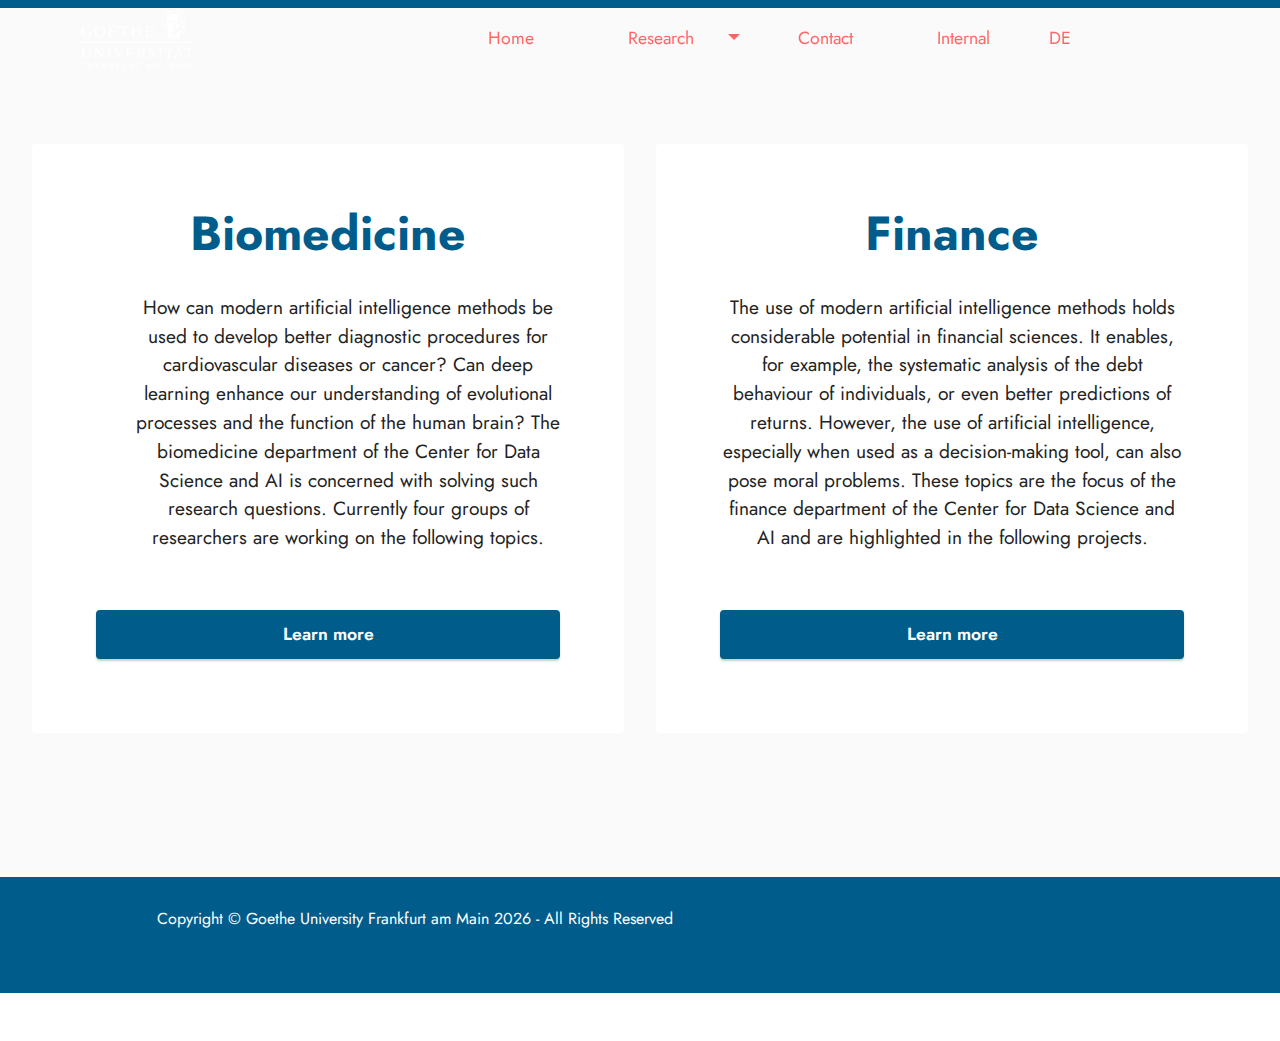
==== page1.html @ 600228e5 "first commit" ====
<!DOCTYPE html>
<html  lang="undefined">
<head>
  <!-- Site made with Mobirise Website Builder v5.2.0, https://mobirise.com -->
  <meta charset="UTF-8">
  <meta http-equiv="X-UA-Compatible" content="IE=edge">
  <meta name="generator" content="Mobirise v5.2.0, mobirise.com">
  <meta name="viewport" content="width=device-width, initial-scale=1, minimum-scale=1">
  <link rel="shortcut icon" href="assets/images/gu-logo-weiss.png" type="image/x-icon">
  <meta name="description" content="">
  
  
  <title>About us</title>
  <link rel="stylesheet" href="assets/web/assets/mobirise-icons2/mobirise2.css">
  <link rel="stylesheet" href="assets/web/assets/mobirise-icons/mobirise-icons.css">
  <link rel="stylesheet" href="assets/tether/tether.min.css">
  <link rel="stylesheet" href="assets/bootstrap/css/bootstrap.min.css">
  <link rel="stylesheet" href="assets/bootstrap/css/bootstrap-grid.min.css">
  <link rel="stylesheet" href="assets/bootstrap/css/bootstrap-reboot.min.css">
  <link rel="stylesheet" href="assets/dropdown/css/style.css">
  <link rel="stylesheet" href="assets/animatecss/animate.css">
  <link rel="stylesheet" href="assets/theme/css/style.css">
  <link rel="preload" as="style" href="assets/mobirise/css/mbr-additional.css"><link rel="stylesheet" href="assets/mobirise/css/mbr-additional.css" type="text/css">
  
  
  
  
</head>
<body>
  
  <section class="extMenu8 menu cid-snO07HkirA" once="menu" id="breakingmenu-k">

    

    <nav class="navbar navbar-dropdown beta-menu align-items-center navbar-fixed-top navbar-toggleable-sm bg-color transparent">
         
        <div class="menu-bottom order-0 order-lg-1">

            <div class="menu-logo">
                <div class="navbar-brand">
                <span class="navbar-logo">
                    <a href="https://www.uni-frankfurt.de/de?locale=de" target="_blank">
                        <img src="assets/images/gu-logo-weiss.png" alt="Mobirise" style="height: 3.8rem;">
                    </a>
                </span>
                    
                </div>
                <button class="navbar-toggler" type="button" data-toggle="collapse" data-target="#navbarSupportedContent, #topLine" aria-controls="navbarSupportedContent" aria-expanded="false" aria-label="Toggle navigation">
                    <div class="hamburger">
                        <span></span>
                        <span></span>
                        <span></span>
                        <span></span>
                    </div>
                </button>
            </div>
            <div class="collapse navbar-collapse" id="navbarSupportedContent">
                <ul class="navbar-nav nav-dropdown js-float-line nav-right" data-app-modern-menu="true"><li class="nav-item">
                        <a class="nav-link link mbr-black text-secondary display-4" href="index.html">Home&nbsp; &nbsp; &nbsp; &nbsp;</a>
                    </li><li class="nav-item dropdown"><a class="nav-link link mbr-black dropdown-toggle text-secondary display-4" href="#" data-toggle="dropdown-submenu" aria-expanded="false">Research&nbsp; &nbsp; &nbsp;&nbsp;</a><div class="dropdown-menu"><a class="mbr-black dropdown-item text-secondary display-4" href="page1.html">About us</a><a class="mbr-black dropdown-item text-secondary display-4" href="page2.html">Biomedicine</a><a class="mbr-black dropdown-item text-secondary display-4" href="page3.html">Finance</a></div></li><li class="nav-item"><a class="nav-link link mbr-black text-secondary display-4" href="page4.html">Contact&nbsp; &nbsp; &nbsp;</a></li><li class="nav-item"><a class="nav-link link mbr-black text-secondary text-primary display-4" href="https://hessenbox-a10.rz.uni-frankfurt.de/getlink/fi83vCMj7RjVoHuAKApnuoV5/" target="_blank">Internal</a></li><li class="nav-item"><a class="nav-link link mbr-black text-secondary display-4" href="page5.html">DE&nbsp; &nbsp; &nbsp; &nbsp; &nbsp; &nbsp; &nbsp; &nbsp; &nbsp; &nbsp;&nbsp;</a></li></ul>
                
            </div>
        </div>
    </nav>
</section>

<section class="_customHTML cid-snRSjDTpwQ" id="scroll-1q">
 
  
      
 
  <div class="progress-container" id="myHeader">
    <div class="progress-bar" id="myBar"></div>
  </div>      
  
<script type="text/javascript">
window.onscroll = function() {myFunction()};
var header = document.getElementById("myHeader");
// Get the offset position of the navbar
var sticky = header.offsetTop;
function myFunction() {
  var winScroll = document.body.scrollTop || document.documentElement.scrollTop;
  var height = document.documentElement.scrollHeight - document.documentElement.clientHeight;
  var scrolled = (winScroll / height) * 100;
  document.getElementById("myBar").style.width = scrolled + "%";
  
   if (window.pageYOffset > sticky) {
    header.classList.add("sticky2");
  } else {
    header.classList.remove("sticky2");
  }
  
  
}
 
        
</script>

 <div style="padding:1rem; background-color:#c1c1c1;" class="hidden">
   <div class="align-center">
              <h10> <br><br><br><br><br><br>Scroll Indicator - Progress bar<br>
        Click the "gear" icon to change the layout of the social bar. This text will be removed on preview/publish.<br><br><svg id="svg" version="1.1" xmlns="http://www.w3.org/2000/svg" xmlns:xlink="http://www.w3.org/1999/xlink" width="150" viewBox="0, 0, 400,383.33333333333337"><g id="svgg"><path id="path0" d="M37.210 6.152 C 35.603 6.521,34.673 7.586,34.092 9.720 C 33.330 12.516,33.825 95.736,34.612 97.241 C 35.870 99.644,28.382 99.467,134.420 99.600 C 199.138 99.681,231.925 99.852,232.882 100.115 C 235.440 100.816,235.350 101.661,230.295 124.449 C 224.368 151.170,212.070 208.952,209.422 222.521 C 207.800 230.833,207.905 232.790,209.971 232.790 C 211.891 232.790,209.325 235.910,254.122 179.099 C 277.812 149.054,289.953 133.596,295.689 126.174 C 297.890 123.327,306.521 112.368,314.870 101.822 C 367.957 34.759,386.363 11.054,386.765 9.224 C 387.073 7.820,386.446 6.596,385.169 6.111 C 383.972 5.656,39.193 5.697,37.210 6.152 M382.917 8.569 C 384.519 9.741,380.855 14.580,323.489 87.057 C 313.389 99.818,299.260 117.766,292.092 126.942 C 279.051 143.636,265.977 160.258,245.456 186.236 C 239.439 193.853,229.856 206.001,224.162 213.231 C 210.292 230.840,210.188 230.897,212.490 219.587 C 217.028 197.295,227.371 148.754,232.598 125.216 C 237.896 101.359,238.065 99.524,235.099 97.991 C 234.120 97.484,228.193 97.405,188.034 97.358 C 75.294 97.227,37.576 96.911,36.978 96.092 C 36.161 94.974,36.161 10.490,36.978 9.373 C 37.513 8.642,38.883 8.626,116.843 8.435 C 301.952 7.984,382.171 8.024,382.917 8.569 M81.622 108.821 C 107.636 108.875,150.091 108.875,175.966 108.821 C 201.840 108.766,180.556 108.722,128.667 108.722 C 76.779 108.722,55.608 108.766,81.622 108.821 M177.885 157.718 C 177.182 158.404,174.020 162.244,170.860 166.251 C 167.700 170.259,164.939 173.732,164.724 173.970 C 164.509 174.207,161.918 177.468,158.965 181.217 C 156.012 184.965,150.834 191.512,147.459 195.767 C 144.084 200.021,139.856 205.359,138.063 207.629 C 129.342 218.668,112.627 239.779,108.533 244.926 C 107.162 246.650,103.624 251.125,100.671 254.870 C 97.718 258.615,93.156 264.369,90.533 267.657 C 87.910 270.944,79.126 282.263,71.012 292.809 C 62.899 303.356,50.820 318.802,44.170 327.133 C 28.112 347.253,23.297 353.336,21.093 356.284 C 20.566 356.990,18.921 359.133,17.439 361.046 C 6.762 374.827,3.520 379.694,4.240 380.859 C 4.652 381.526,352.012 381.883,353.760 381.218 L 354.749 380.843 354.547 336.442 C 354.330 288.424,354.421 291.066,352.956 290.282 C 351.831 289.680,309.260 289.563,226.846 289.934 C 183.386 290.130,157.086 289.826,155.238 289.106 C 153.350 288.370,153.375 288.079,156.655 272.483 C 157.410 268.897,158.183 265.187,158.374 264.238 C 159.208 260.094,161.885 247.419,162.221 246.021 C 162.651 244.231,164.430 235.954,166.258 227.229 C 166.966 223.854,167.895 219.453,168.324 217.450 C 168.753 215.446,169.619 211.390,170.249 208.437 C 170.879 205.484,171.843 200.997,172.391 198.466 C 172.938 195.935,173.542 193.087,173.734 192.138 C 173.925 191.189,174.694 187.478,175.444 183.893 C 181.253 156.107,181.424 154.270,177.885 157.718 M334.899 284.838 C 335.479 284.926,336.429 284.926,337.009 284.838 C 337.589 284.751,337.114 284.679,335.954 284.679 C 334.794 284.679,334.319 284.751,334.899 284.838 " stroke="none" fill="#b3b3b3" fill-rule="evenodd"></path><path id="path1" d="M116.843 8.435 C 38.883 8.626,37.513 8.642,36.978 9.373 C 36.161 10.490,36.161 94.974,36.978 96.092 C 37.576 96.911,75.294 97.227,188.034 97.358 C 228.193 97.405,234.120 97.484,235.099 97.991 C 238.065 99.524,237.896 101.359,232.598 125.216 C 227.371 148.754,217.028 197.295,212.490 219.587 C 210.188 230.897,210.292 230.840,224.162 213.231 C 229.856 206.001,239.439 193.853,245.456 186.236 C 265.977 160.258,279.051 143.636,292.092 126.942 C 299.260 117.766,313.389 99.818,323.489 87.057 C 380.855 14.580,384.519 9.741,382.917 8.569 C 382.171 8.024,301.952 7.984,116.843 8.435 " stroke="none" fill="#4c4c4c" fill-rule="evenodd"></path><path id="path2" d="M24.582 1.208 C 24.285 2.061,24.165 16.987,24.175 52.119 C 24.189 104.381,24.198 104.667,25.856 107.198 C 27.312 109.419,21.600 109.300,126.819 109.300 C 187.817 109.300,223.202 109.435,223.202 109.666 C 223.202 109.868,221.385 118.791,219.165 129.496 C 216.944 140.200,215.208 149.171,215.308 149.431 C 215.408 149.690,215.358 149.957,215.197 150.023 C 214.865 150.160,213.651 155.819,204.600 199.407 C 201.952 212.158,199.872 222.815,199.977 223.088 C 200.082 223.362,199.980 223.586,199.752 223.586 C 199.516 223.586,199.414 223.996,199.516 224.531 C 199.615 225.051,199.582 225.526,199.442 225.586 C 199.151 225.710,198.557 228.337,196.119 240.268 C 195.171 244.909,194.060 250.029,193.650 251.646 C 191.455 260.308,193.965 264.453,200.009 262.145 C 201.966 261.398,201.889 261.486,213.429 246.788 C 220.801 237.399,226.824 229.751,236.050 218.064 C 240.748 212.113,252.094 197.659,269.799 175.072 C 275.255 168.111,284.303 156.570,289.907 149.425 C 295.511 142.279,303.979 131.474,308.725 125.414 C 321.361 109.277,325.827 103.583,336.629 89.833 C 342.331 82.576,346.237 77.280,346.078 77.022 C 345.919 76.764,345.976 76.688,346.216 76.836 C 346.447 76.979,347.760 75.626,349.227 73.732 C 350.658 71.885,353.101 68.781,354.656 66.833 C 356.329 64.739,357.370 63.109,357.206 62.843 C 357.041 62.576,357.094 62.496,357.336 62.646 C 357.872 62.977,368.666 49.199,368.315 48.632 C 368.164 48.388,368.223 48.310,368.450 48.451 C 368.674 48.589,373.706 42.505,379.897 34.608 C 385.973 26.858,392.261 18.965,393.871 17.066 C 395.480 15.168,397.517 12.693,398.398 11.567 L 400.000 9.519 400.000 4.759 L 400.000 0.000 212.502 0.000 L 25.003 0.000 24.582 1.208 M385.169 6.111 C 386.446 6.596,387.073 7.820,386.765 9.224 C 386.363 11.054,367.957 34.759,314.870 101.822 C 306.521 112.368,297.890 123.327,295.689 126.174 C 289.953 133.596,277.812 149.054,254.122 179.099 C 209.325 235.910,211.891 232.790,209.971 232.790 C 207.905 232.790,207.800 230.833,209.422 222.521 C 212.070 208.952,224.368 151.170,230.295 124.449 C 235.350 101.661,235.440 100.816,232.882 100.115 C 231.925 99.852,199.138 99.681,134.420 99.600 C 28.382 99.467,35.870 99.644,34.612 97.241 C 33.825 95.736,33.330 12.516,34.092 9.720 C 34.673 7.586,35.603 6.521,37.210 6.152 C 39.193 5.697,383.972 5.656,385.169 6.111 M175.966 108.821 C 150.091 108.875,107.636 108.875,81.622 108.821 C 55.608 108.766,76.779 108.722,128.667 108.722 C 180.556 108.722,201.840 108.766,175.966 108.821 M180.735 144.991 C 179.413 145.394,178.766 146.116,171.634 155.164 C 166.035 162.266,160.321 169.481,152.304 179.573 C 148.329 184.577,145.792 188.088,145.958 188.357 C 146.118 188.615,146.070 188.703,145.844 188.563 C 145.295 188.224,144.060 189.684,144.413 190.256 C 144.585 190.533,144.541 190.624,144.307 190.478 C 143.770 190.147,136.792 198.920,137.142 199.485 C 137.301 199.742,137.247 199.823,137.013 199.678 C 136.474 199.345,127.972 210.042,128.323 210.610 C 128.476 210.857,128.426 210.944,128.208 210.810 C 127.996 210.679,125.945 212.939,123.650 215.832 C 121.355 218.726,116.830 224.412,113.595 228.469 C 110.061 232.902,107.824 236.025,107.991 236.295 C 108.151 236.554,108.103 236.641,107.877 236.502 C 107.327 236.162,106.092 237.623,106.445 238.194 C 106.613 238.465,106.574 238.562,106.354 238.426 C 106.145 238.297,104.765 239.694,103.288 241.531 C 96.608 249.837,76.645 275.196,70.771 282.838 C 67.204 287.478,62.325 293.824,59.929 296.939 C 57.436 300.180,55.688 302.790,55.842 303.039 C 55.996 303.289,55.941 303.369,55.712 303.227 C 55.170 302.893,54.322 303.975,54.676 304.549 C 54.843 304.818,54.798 304.908,54.569 304.766 C 54.020 304.427,52.785 305.888,53.138 306.459 C 53.307 306.733,53.266 306.827,53.039 306.686 C 52.524 306.368,45.925 314.778,46.261 315.323 C 46.416 315.573,46.348 315.638,46.095 315.482 C 45.595 315.173,22.023 344.549,22.104 345.380 C 22.133 345.675,22.027 345.837,21.868 345.738 C 21.392 345.444,20.226 346.987,20.539 347.494 C 20.712 347.773,20.668 347.862,20.431 347.716 C 20.071 347.493,14.984 353.821,7.143 364.244 C 5.466 366.473,4.298 368.371,4.451 368.618 C 4.610 368.875,4.551 368.949,4.308 368.799 C 4.071 368.653,3.080 369.715,1.982 371.294 L 0.069 374.044 0.025 378.776 L -0.020 383.509 180.335 383.509 L 360.690 383.509 360.580 337.776 C 360.460 288.005,360.498 288.865,358.312 286.446 C 355.732 283.591,359.250 283.754,301.092 283.791 C 272.531 283.809,249.028 283.908,248.862 284.010 C 247.895 284.608,161.482 283.949,160.872 283.340 C 160.729 283.196,161.071 280.888,161.632 278.211 C 162.193 275.534,162.558 273.098,162.443 272.798 C 162.327 272.497,162.365 272.333,162.526 272.433 C 162.687 272.532,163.297 270.255,163.881 267.371 C 164.465 264.488,167.099 252.044,169.734 239.719 C 172.369 227.393,174.442 217.093,174.340 216.829 C 174.239 216.565,174.296 216.294,174.468 216.228 C 174.932 216.048,176.895 206.412,176.573 205.891 C 176.400 205.611,176.462 205.545,176.738 205.716 C 177.004 205.880,177.181 205.740,177.181 205.367 C 177.181 205.025,178.123 200.312,179.274 194.894 C 183.691 174.105,185.667 164.276,185.737 162.744 C 185.777 161.869,185.963 161.247,186.149 161.360 C 186.336 161.474,186.409 161.024,186.312 160.361 C 186.214 159.699,186.256 159.156,186.405 159.156 C 186.650 159.156,187.185 156.010,187.710 151.486 C 188.291 146.478,185.225 143.623,180.735 144.991 M180.249 158.438 C 180.249 160.249,178.966 167.046,175.444 183.893 C 174.694 187.478,173.925 191.189,173.734 192.138 C 173.542 193.087,172.938 195.935,172.391 198.466 C 171.843 200.997,170.879 205.484,170.249 208.437 C 169.619 211.390,168.753 215.446,168.324 217.450 C 167.895 219.453,166.966 223.854,166.258 227.229 C 164.430 235.954,162.651 244.231,162.221 246.021 C 161.885 247.419,159.208 260.094,158.374 264.238 C 158.183 265.187,157.410 268.897,156.655 272.483 C 153.375 288.079,153.350 288.370,155.238 289.106 C 157.086 289.826,183.386 290.130,226.846 289.934 C 309.260 289.563,351.831 289.680,352.956 290.282 C 354.421 291.066,354.330 288.424,354.547 336.442 L 354.749 380.843 353.760 381.218 C 352.012 381.883,4.652 381.526,4.240 380.859 C 3.520 379.694,6.762 374.827,17.439 361.046 C 18.921 359.133,20.566 356.990,21.093 356.284 C 23.297 353.336,28.112 347.253,44.170 327.133 C 50.820 318.802,62.899 303.356,71.012 292.809 C 79.126 282.263,87.910 270.944,90.533 267.657 C 93.156 264.369,97.718 258.615,100.671 254.870 C 103.624 251.125,107.162 246.650,108.533 244.926 C 112.627 239.779,129.342 218.668,138.063 207.629 C 139.856 205.359,144.084 200.021,147.459 195.767 C 150.834 191.512,156.012 184.965,158.965 181.217 C 161.918 177.468,164.509 174.207,164.724 173.970 C 164.939 173.732,167.700 170.259,170.860 166.251 C 179.198 155.678,180.249 154.803,180.249 158.438 M337.009 284.838 C 336.429 284.926,335.479 284.926,334.899 284.838 C 334.319 284.751,334.794 284.679,335.954 284.679 C 337.114 284.679,337.589 284.751,337.009 284.838" stroke="none" fill="#fafafa" fill-rule="evenodd"></path></g></svg><br><br><br></h10>
				
    </div></div>
</section>

<section class="pricing1 cid-snO8KmiMpe" id="pricing1-m">

    

    
    <div class="container-fluid">
        <div class="row justify-content-center">
            <div class="card col-12 col-lg-6">
                <div class="card-wrapper">
                    <div class="card-box align-left">
                        <h6 class="card-title mbr-fonts-style mb-4 display-2">
                            <strong>Biomedicine</strong></h6>
                        <ul class="list mbr-fonts-style mb-5 display-7">How can modern artificial intelligence methods be used to develop better diagnostic procedures for cardiovascular diseases or cancer? Can deep learning enhance our understanding of evolutional processes and the function of the human brain? The biomedicine department of the Center for Data Science and AI is concerned with solving such research questions. Currently four groups of researchers are working on the following topics.</ul>
                    </div>
                    <div class="mbr-section-btn"><a class="btn btn-primary display-4" href="page2.html">Learn more</a></div>
                </div>
            </div>

            <div class="card col-12 col-lg-6">
                <div class="card-wrapper">
                    <div class="card-box align-left">
                        <h4 class="card-title mb-4 mbr-fonts-style display-2">
                            <strong>Finance</strong></h4>
                        <p class="mbr-text mbr-fonts-style mb-5 display-7">
                            The use of modern artificial intelligence methods holds considerable potential in financial sciences. It enables, for example, the systematic analysis of the debt behaviour of individuals, or even better predictions of returns. However, the use of artificial intelligence, especially when used as a decision-making tool, can also pose moral problems. These topics are the focus of the finance department of the Center for Data Science and AI and are highlighted in the following projects.<br>
                        </p>
                    </div>
                    <div class="mbr-section-btn"><a class="btn btn-primary display-4" href="page3.html">Learn more</a></div>
                </div>
            </div>
        </div>
    </div>
</section>

<section class="footer7 cid-svf3Y5O8Mg" once="footers" id="footer7-24">

    

    
    
    <div class="container">
        <div class="media-container-row align-center mbr-white">
            <div class="col-12">
                <div id="ccright" class="col-md-7 text-center"></div>
                <script>
                document.getElementById("ccright").innerHTML="Copyright &copy; Goethe University Frankfurt am Main " + new Date().getFullYear() + " - All Rights Reserved";
                </script>
                <p class="col-md-2 text-center display-6">Impressum                                                                                                          </p>
            </div>
        </div>
    </div>

</section><section style="background-color: #fff; font-family: -apple-system, BlinkMacSystemFont, 'Segoe UI', 'Roboto', 'Helvetica Neue', Arial, sans-serif; color:#aaa; font-size:12px; padding: 0; align-items: center; display: flex;"><a href="https://mobirise.site/d" style="flex: 1 1; height: 3rem; padding-left: 1rem;"></a><p style="flex: 0 0 auto; margin:0; padding-right:1rem;">Set up your own website with <a href="https://mobirise.site/z" style="color:#aaa;">Mobirise</a></p></section><script src="assets/web/assets/jquery/jquery.min.js"></script>  <script src="assets/popper/popper.min.js"></script>  <script src="assets/tether/tether.min.js"></script>  <script src="assets/bootstrap/js/bootstrap.min.js"></script>  <script src="assets/smoothscroll/smooth-scroll.js"></script>  <script src="assets/dropdown/js/nav-dropdown.js"></script>  <script src="assets/dropdown/js/navbar-dropdown.js"></script>  <script src="assets/touchswipe/jquery.touch-swipe.min.js"></script>  <script src="assets/viewportchecker/jquery.viewportchecker.js"></script>  <script src="assets/theme/js/script.js"></script>  
  
  
 <div id="scrollToTop" class="scrollToTop mbr-arrow-up"><a style="text-align: center;"><i class="mbr-arrow-up-icon mbr-arrow-up-icon-cm cm-icon cm-icon-smallarrow-up"></i></a></div>
    <input name="animation" type="hidden">
  </body>
</html>
---- assets/web/assets/mobirise-icons2/mobirise2.css ----
@font-face {
  font-family: 'Moririse2';
  font-display: swap;
  src:  url('mobirise2.eot?f2bix4');
  src:  url('mobirise2.eot?f2bix4#iefix') format('embedded-opentype'),
    url('mobirise2.ttf?f2bix4') format('truetype'),
    url('mobirise2.woff?f2bix4') format('woff'),
    url('mobirise2.svg?f2bix4#mobirise2') format('svg');
  font-weight: normal;
  font-style: normal;
}

[class^="mobi-"], [class*=" mobi-"] {
  /* use !important to prevent issues with browser extensions that change fonts */
  font-family: 'Moririse2' !important;
  speak: none;
  font-style: normal;
  font-weight: normal;
  font-variant: normal;
  text-transform: none;
  line-height: 1;

  /* Better Font Rendering =========== */
  -webkit-font-smoothing: antialiased;
  -moz-osx-font-smoothing: grayscale;
}

.mobi-mbri-add-submenu:before {
  content: "\e900";
}
.mobi-mbri-alert:before {
  content: "\e901";
}
.mobi-mbri-align-center:before {
  content: "\e902";
}
.mobi-mbri-align-justify:before {
  content: "\e903";
}
.mobi-mbri-align-left:before {
  content: "\e904";
}
.mobi-mbri-align-right:before {
  content: "\e905";
}
.mobi-mbri-android:before {
  content: "\e906";
}
.mobi-mbri-apple:before {
  content: "\e907";
}
.mobi-mbri-arrow-down:before {
  content: "\e908";
}
.mobi-mbri-arrow-next:before {
  content: "\e909";
}
.mobi-mbri-arrow-prev:before {
  content: "\e90a";
}
.mobi-mbri-arrow-up:before {
  content: "\e90b";
}
.mobi-mbri-bold:before {
  content: "\e90c";
}
.mobi-mbri-bookmark:before {
  content: "\e90d";
}
.mobi-mbri-bootstrap:before {
  content: "\e90e";
}
.mobi-mbri-briefcase:before {
  content: "\e90f";
}
.mobi-mbri-browse:before {
  content: "\e910";
}
.mobi-mbri-bulleted-list:before {
  content: "\e911";
}
.mobi-mbri-calendar:before {
  content: "\e912";
}
.mobi-mbri-camera:before {
  content: "\e913";
}
.mobi-mbri-cart-add:before {
  content: "\e914";
}
.mobi-mbri-cart-full:before {
  content: "\e915";
}
.mobi-mbri-cash:before {
  content: "\e916";
}
.mobi-mbri-change-style:before {
  content: "\e917";
}
.mobi-mbri-chat:before {
  content: "\e918";
}
.mobi-mbri-clock:before {
  content: "\e919";
}
.mobi-mbri-close:before {
  content: "\e91a";
}
.mobi-mbri-cloud:before {
  content: "\e91b";
}
.mobi-mbri-code:before {
  content: "\e91c";
}
.mobi-mbri-contact-form:before {
  content: "\e91d";
}
.mobi-mbri-credit-card:before {
  content: "\e91e";
}
.mobi-mbri-cursor-click:before {
  content: "\e91f";
}
.mobi-mbri-cust-feedback:before {
  content: "\e920";
}
.mobi-mbri-database:before {
  content: "\e921";
}
.mobi-mbri-delivery:before {
  content: "\e922";
}
.mobi-mbri-desktop:before {
  content: "\e923";
}
.mobi-mbri-devices:before {
  content: "\e924";
}
.mobi-mbri-down:before {
  content: "\e925";
}
.mobi-mbri-download-2:before {
  content: "\e926";
}
.mobi-mbri-download:before {
  content: "\e927";
}
.mobi-mbri-drag-n-drop-2:before {
  content: "\e928";
}
.mobi-mbri-drag-n-drop:before {
  content: "\e929";
}
.mobi-mbri-edit-2:before {
  content: "\e92a";
}
.mobi-mbri-edit:before {
  content: "\e92b";
}
.mobi-mbri-error:before {
  content: "\e92c";
}
.mobi-mbri-extension:before {
  content: "\e92d";
}
.mobi-mbri-features:before {
  content: "\e92e";
}
.mobi-mbri-file:before {
  content: "\e92f";
}
.mobi-mbri-flag:before {
  content: "\e930";
}
.mobi-mbri-folder:before {
  content: "\e931";
}
.mobi-mbri-gift:before {
  content: "\e932";
}
.mobi-mbri-github:before {
  content: "\e933";
}
.mobi-mbri-globe-2:before {
  content: "\e934";
}
.mobi-mbri-globe:before {
  content: "\e935";
}
.mobi-mbri-growing-chart:before {
  content: "\e936";
}
.mobi-mbri-hearth:before {
  content: "\e937";
}
.mobi-mbri-help:before {
  content: "\e938";
}
.mobi-mbri-home:before {
  content: "\e939";
}
.mobi-mbri-hot-cup:before {
  content: "\e93a";
}
.mobi-mbri-idea:before {
  content: "\e93b";
}
.mobi-mbri-image-gallery:before {
  content: "\e93c";
}
.mobi-mbri-image-slider:before {
  content: "\e93d";
}
.mobi-mbri-info:before {
  content: "\e93e";
}
.mobi-mbri-italic:before {
  content: "\e93f";
}
.mobi-mbri-key:before {
  content: "\e940";
}
.mobi-mbri-laptop:before {
  content: "\e941";
}
.mobi-mbri-layers:before {
  content: "\e942";
}
.mobi-mbri-left-right:before {
  content: "\e943";
}
.mobi-mbri-left:before {
  content: "\e944";
}
.mobi-mbri-letter:before {
  content: "\e945";
}
.mobi-mbri-like:before {
  content: "\e946";
}
.mobi-mbri-link:before {
  content: "\e947";
}
.mobi-mbri-lock:before {
  content: "\e948";
}
.mobi-mbri-login:before {
  content: "\e949";
}
.mobi-mbri-logout:before {
  content: "\e94a";
}
.mobi-mbri-magic-stick:before {
  content: "\e94b";
}
.mobi-mbri-map-pin:before {
  content: "\e94c";
}
.mobi-mbri-menu:before {
  content: "\e94d";
}
.mobi-mbri-mobile-2:before {
  content: "\e94e";
}
.mobi-mbri-mobile-horizontal:before {
  content: "\e94f";
}
.mobi-mbri-mobile:before {
  content: "\e950";
}
.mobi-mbri-mobirise:before {
  content: "\e951";
}
.mobi-mbri-more-horizontal:before {
  content: "\e952";
}
.mobi-mbri-more-vertical:before {
  content: "\e953";
}
.mobi-mbri-music:before {
  content: "\e954";
}
.mobi-mbri-new-file:before {
  content: "\e955";
}
.mobi-mbri-numbered-list:before {
  content: "\e956";
}
.mobi-mbri-opened-folder:before {
  content: "\e957";
}
.mobi-mbri-pages:before {
  content: "\e958";
}
.mobi-mbri-paper-plane:before {
  content: "\e959";
}
.mobi-mbri-paperclip:before {
  content: "\e95a";
}
.mobi-mbri-phone:before {
  content: "\e95b";
}
.mobi-mbri-photo:before {
  content: "\e95c";
}
.mobi-mbri-photos:before {
  content: "\e95d";
}
.mobi-mbri-pin:before {
  content: "\e95e";
}
.mobi-mbri-play:before {
  content: "\e95f";
}
.mobi-mbri-plus:before {
  content: "\e960";
}
.mobi-mbri-preview:before {
  content: "\e961";
}
.mobi-mbri-print:before {
  content: "\e962";
}
.mobi-mbri-protect:before {
  content: "\e963";
}
.mobi-mbri-question:before {
  content: "\e964";
}
.mobi-mbri-quote-left:before {
  content: "\e965";
}
.mobi-mbri-quote-right:before {
  content: "\e966";
}
.mobi-mbri-redo:before {
  content: "\e967";
}
.mobi-mbri-refresh:before {
  content: "\e968";
}
.mobi-mbri-responsive-2:before {
  content: "\e969";
}
.mobi-mbri-responsive:before {
  content: "\e96a";
}
.mobi-mbri-right:before {
  content: "\e96b";
}
.mobi-mbri-rocket:before {
  content: "\e96c";
}
.mobi-mbri-sad-face:before {
  content: "\e96d";
}
.mobi-mbri-sale:before {
  content: "\e96e";
}
.mobi-mbri-save:before {
  content: "\e96f";
}
.mobi-mbri-search:before {
  content: "\e970";
}
.mobi-mbri-setting-2:before {
  content: "\e971";
}
.mobi-mbri-setting-3:before {
  content: "\e972";
}
.mobi-mbri-setting:before {
  content: "\e973";
}
.mobi-mbri-share:before {
  content: "\e974";
}
.mobi-mbri-shopping-bag:before {
  content: "\e975";
}
.mobi-mbri-shopping-basket:before {
  content: "\e976";
}
.mobi-mbri-shopping-cart:before {
  content: "\e977";
}
.mobi-mbri-sites:before {
  content: "\e978";
}
.mobi-mbri-smile-face:before {
  content: "\e979";
}
.mobi-mbri-speed:before {
  content: "\e97a";
}
.mobi-mbri-star:before {
  content: "\e97b";
}
.mobi-mbri-success:before {
  content: "\e97c";
}
.mobi-mbri-sun:before {
  content: "\e97d";
}
.mobi-mbri-sun2:before {
  content: "\e97e";
}
.mobi-mbri-tablet-vertical:before {
  content: "\e97f";
}
.mobi-mbri-tablet:before {
  content: "\e980";
}
.mobi-mbri-target:before {
  content: "\e981";
}
.mobi-mbri-timer:before {
  content: "\e982";
}
.mobi-mbri-to-ftp:before {
  content: "\e983";
}
.mobi-mbri-to-local-drive:before {
  content: "\e984";
}
.mobi-mbri-touch-swipe:before {
  content: "\e985";
}
.mobi-mbri-touch:before {
  content: "\e986";
}
.mobi-mbri-trash:before {
  content: "\e987";
}
.mobi-mbri-underline:before {
  content: "\e988";
}
.mobi-mbri-undo:before {
  content: "\e989";
}
.mobi-mbri-unlink:before {
  content: "\e98a";
}
.mobi-mbri-unlock:before {
  content: "\e98b";
}
.mobi-mbri-up-down:before {
  content: "\e98c";
}
.mobi-mbri-up:before {
  content: "\e98d";
}
.mobi-mbri-update:before {
  content: "\e98e";
}
.mobi-mbri-upload-2:before {
  content: "\e98f";
}
.mobi-mbri-upload:before {
  content: "\e990";
}
.mobi-mbri-user-2:before {
  content: "\e991";
}
.mobi-mbri-user:before {
  content: "\e992";
}
.mobi-mbri-users:before {
  content: "\e993";
}
.mobi-mbri-video-play:before {
  content: "\e994";
}
.mobi-mbri-video:before {
  content: "\e995";
}
.mobi-mbri-watch:before {
  content: "\e996";
}
.mobi-mbri-website-theme-2:before {
  content: "\e997";
}
.mobi-mbri-website-theme:before {
  content: "\e998";
}
.mobi-mbri-wifi:before {
  content: "\e999";
}
.mobi-mbri-windows:before {
  content: "\e99a";
}
.mobi-mbri-zoom-in:before {
  content: "\e99b";
}
.mobi-mbri-zoom-out:before {
  content: "\e99c";
}
---- assets/web/assets/mobirise-icons/mobirise-icons.css ----
@font-face {
  font-family: 'MobiriseIcons';
  src:  url('mobirise-icons.eot?spat4u');
  src:  url('mobirise-icons.eot?spat4u#iefix') format('embedded-opentype'),
    url('mobirise-icons.ttf?spat4u') format('truetype'),
    url('mobirise-icons.woff?spat4u') format('woff'),
    url('mobirise-icons.svg?spat4u#MobiriseIcons') format('svg');
  font-weight: normal;
  font-style: normal;
  font-display: swap;
}

[class^="mbri-"], [class*=" mbri-"] {
  /* use !important to prevent issues with browser extensions that change fonts */
  font-family: MobiriseIcons !important;
  speak: none;
  font-style: normal;
  font-weight: normal;
  font-variant: normal;
  text-transform: none;
  line-height: 1;

  /* Better Font Rendering =========== */
  -webkit-font-smoothing: antialiased;
  -moz-osx-font-smoothing: grayscale;
}

.mbri-add-submenu:before {
  content: "\e900";
}
.mbri-alert:before {
  content: "\e901";
}
.mbri-align-center:before {
  content: "\e902";
}
.mbri-align-justify:before {
  content: "\e903";
}
.mbri-align-left:before {
  content: "\e904";
}
.mbri-align-right:before {
  content: "\e905";
}
.mbri-android:before {
  content: "\e906";
}
.mbri-apple:before {
  content: "\e907";
}
.mbri-arrow-down:before {
  content: "\e908";
}
.mbri-arrow-next:before {
  content: "\e909";
}
.mbri-arrow-prev:before {
  content: "\e90a";
}
.mbri-arrow-up:before {
  content: "\e90b";
}
.mbri-bold:before {
  content: "\e90c";
}
.mbri-bookmark:before {
  content: "\e90d";
}
.mbri-bootstrap:before {
  content: "\e90e";
}
.mbri-briefcase:before {
  content: "\e90f";
}
.mbri-browse:before {
  content: "\e910";
}
.mbri-bulleted-list:before {
  content: "\e911";
}
.mbri-calendar:before {
  content: "\e912";
}
.mbri-camera:before {
  content: "\e913";
}
.mbri-cart-add:before {
  content: "\e914";
}
.mbri-cart-full:before {
  content: "\e915";
}
.mbri-cash:before {
  content: "\e916";
}
.mbri-change-style:before {
  content: "\e917";
}
.mbri-chat:before {
  content: "\e918";
}
.mbri-clock:before {
  content: "\e919";
}
.mbri-close:before {
  content: "\e91a";
}
.mbri-cloud:before {
  content: "\e91b";
}
.mbri-code:before {
  content: "\e91c";
}
.mbri-contact-form:before {
  content: "\e91d";
}
.mbri-credit-card:before {
  content: "\e91e";
}
.mbri-cursor-click:before {
  content: "\e91f";
}
.mbri-cust-feedback:before {
  content: "\e920";
}
.mbri-database:before {
  content: "\e921";
}
.mbri-delivery:before {
  content: "\e922";
}
.mbri-desktop:before {
  content: "\e923";
}
.mbri-devices:before {
  content: "\e924";
}
.mbri-down:before {
  content: "\e925";
}
.mbri-download:before {
  content: "\e989";
}
.mbri-drag-n-drop:before {
  content: "\e927";
}
.mbri-drag-n-drop2:before {
  content: "\e928";
}
.mbri-edit:before {
  content: "\e929";
}
.mbri-edit2:before {
  content: "\e92a";
}
.mbri-error:before {
  content: "\e92b";
}
.mbri-extension:before {
  content: "\e92c";
}
.mbri-features:before {
  content: "\e92d";
}
.mbri-file:before {
  content: "\e92e";
}
.mbri-flag:before {
  content: "\e92f";
}
.mbri-folder:before {
  content: "\e930";
}
.mbri-gift:before {
  content: "\e931";
}
.mbri-github:before {
  content: "\e932";
}
.mbri-globe:before {
  content: "\e933";
}
.mbri-globe-2:before {
  content: "\e934";
}
.mbri-growing-chart:before {
  content: "\e935";
}
.mbri-hearth:before {
  content: "\e936";
}
.mbri-help:before {
  content: "\e937";
}
.mbri-home:before {
  content: "\e938";
}
.mbri-hot-cup:before {
  content: "\e939";
}
.mbri-idea:before {
  content: "\e93a";
}
.mbri-image-gallery:before {
  content: "\e93b";
}
.mbri-image-slider:before {
  content: "\e93c";
}
.mbri-info:before {
  content: "\e93d";
}
.mbri-italic:before {
  content: "\e93e";
}
.mbri-key:before {
  content: "\e93f";
}
.mbri-laptop:before {
  content: "\e940";
}
.mbri-layers:before {
  content: "\e941";
}
.mbri-left-right:before {
  content: "\e942";
}
.mbri-left:before {
  content: "\e943";
}
.mbri-letter:before {
  content: "\e944";
}
.mbri-like:before {
  content: "\e945";
}
.mbri-link:before {
  content: "\e946";
}
.mbri-lock:before {
  content: "\e947";
}
.mbri-login:before {
  content: "\e948";
}
.mbri-logout:before {
  content: "\e949";
}
.mbri-magic-stick:before {
  content: "\e94a";
}
.mbri-map-pin:before {
  content: "\e94b";
}
.mbri-menu:before {
  content: "\e94c";
}
.mbri-mobile:before {
  content: "\e94d";
}
.mbri-mobile2:before {
  content: "\e94e";
}
.mbri-mobirise:before {
  content: "\e94f";
}
.mbri-more-horizontal:before {
  content: "\e950";
}
.mbri-more-vertical:before {
  content: "\e951";
}
.mbri-music:before {
  content: "\e952";
}
.mbri-new-file:before {
  content: "\e953";
}
.mbri-numbered-list:before {
  content: "\e954";
}
.mbri-opened-folder:before {
  content: "\e955";
}
.mbri-pages:before {
  content: "\e956";
}
.mbri-paper-plane:before {
  content: "\e957";
}
.mbri-paperclip:before {
  content: "\e958";
}
.mbri-photo:before {
  content: "\e959";
}
.mbri-photos:before {
  content: "\e95a";
}
.mbri-pin:before {
  content: "\e95b";
}
.mbri-play:before {
  content: "\e95c";
}
.mbri-plus:before {
  content: "\e95d";
}
.mbri-preview:before {
  content: "\e95e";
}
.mbri-print:before {
  content: "\e95f";
}
.mbri-protect:before {
  content: "\e960";
}
.mbri-question:before {
  content: "\e961";
}
.mbri-quote-left:before {
  content: "\e962";
}
.mbri-quote-right:before {
  content: "\e963";
}
.mbri-refresh:before {
  content: "\e964";
}
.mbri-responsive:before {
  content: "\e965";
}
.mbri-right:before {
  content: "\e966";
}
.mbri-rocket:before {
  content: "\e967";
}
.mbri-sad-face:before {
  content: "\e968";
}
.mbri-sale:before {
  content: "\e969";
}
.mbri-save:before {
  content: "\e96a";
}
.mbri-search:before {
  content: "\e96b";
}
.mbri-setting:before {
  content: "\e96c";
}
.mbri-setting2:before {
  content: "\e96d";
}
.mbri-setting3:before {
  content: "\e96e";
}
.mbri-share:before {
  content: "\e96f";
}
.mbri-shopping-bag:before {
  content: "\e970";
}
.mbri-shopping-basket:before {
  content: "\e971";
}
.mbri-shopping-cart:before {
  content: "\e972";
}
.mbri-sites:before {
  content: "\e973";
}
.mbri-smile-face:before {
  content: "\e974";
}
.mbri-speed:before {
  content: "\e975";
}
.mbri-star:before {
  content: "\e976";
}
.mbri-success:before {
  content: "\e977";
}
.mbri-sun:before {
  content: "\e978";
}
.mbri-sun2:before {
  content: "\e979";
}
.mbri-tablet:before {
  content: "\e97a";
}
.mbri-tablet-vertical:before {
  content: "\e97b";
}
.mbri-target:before {
  content: "\e97c";
}
.mbri-timer:before {
  content: "\e97d";
}
.mbri-to-ftp:before {
  content: "\e97e";
}
.mbri-to-local-drive:before {
  content: "\e97f";
}
.mbri-touch-swipe:before {
  content: "\e980";
}
.mbri-touch:before {
  content: "\e981";
}
.mbri-trash:before {
  content: "\e982";
}
.mbri-underline:before {
  content: "\e983";
}
.mbri-unlink:before {
  content: "\e984";
}
.mbri-unlock:before {
  content: "\e985";
}
.mbri-up-down:before {
  content: "\e986";
}
.mbri-up:before {
  content: "\e987";
}
.mbri-update:before {
  content: "\e988";
}
.mbri-upload:before {
 content: "\e926"; 
}
.mbri-user:before {
  content: "\e98a";
}
.mbri-user2:before {
  content: "\e98b";
}
.mbri-users:before {
  content: "\e98c";
}
.mbri-video:before {
  content: "\e98d";
}
.mbri-video-play:before {
  content: "\e98e";
}
.mbri-watch:before {
  content: "\e98f";
}
.mbri-website-theme:before {
  content: "\e990";
}
.mbri-wifi:before {
  content: "\e991";
}
.mbri-windows:before {
  content: "\e992";
}
.mbri-zoom-out:before {
  content: "\e993";
}
.mbri-redo:before {
  content: "\e994";
}
.mbri-undo:before {
  content: "\e995";
}
---- assets/dropdown/css/style.css ----
.navbar-dropdown {
  left: 0;
  padding: 0;
  position: absolute;
  right: 0;
  top: 0;
  transition: all 0.45s ease;
  z-index: 1030;
  background: #282828; }
  .navbar-dropdown .navbar-logo {
    margin-right: 0.8rem;
    transition: margin 0.3s ease-in-out;
    vertical-align: middle; }
    .navbar-dropdown .navbar-logo img {
      height: 3.125rem;
      transition: all 0.3s ease-in-out; }
    .navbar-dropdown .navbar-logo.mbr-iconfont {
      font-size: 3.125rem;
      line-height: 3.125rem; }
  .navbar-dropdown .navbar-caption {
    font-weight: 700;
    white-space: normal;
    vertical-align: -4px;
    line-height: 3.125rem !important; }
    .navbar-dropdown .navbar-caption, .navbar-dropdown .navbar-caption:hover {
      color: inherit;
      text-decoration: none; }
  .navbar-dropdown .mbr-iconfont + .navbar-caption {
    vertical-align: -1px; }
  .navbar-dropdown.navbar-fixed-top {
    position: fixed; }
  .navbar-dropdown .navbar-brand span {
    vertical-align: -4px; }
  .navbar-dropdown.bg-color.transparent {
    background: none; }
  .navbar-dropdown.navbar-short .navbar-brand {
    padding: 0.625rem 0; }
    .navbar-dropdown.navbar-short .navbar-brand span {
      vertical-align: -1px; }
  .navbar-dropdown.navbar-short .navbar-caption {
    line-height: 2.375rem !important;
    vertical-align: -2px; }
  .navbar-dropdown.navbar-short .navbar-logo {
    margin-right: 0.5rem; }
    .navbar-dropdown.navbar-short .navbar-logo img {
      height: 2.375rem; }
    .navbar-dropdown.navbar-short .navbar-logo.mbr-iconfont {
      font-size: 2.375rem;
      line-height: 2.375rem; }
  .navbar-dropdown.navbar-short .mbr-table-cell {
    height: 3.625rem; }
  .navbar-dropdown .navbar-close {
    left: 0.6875rem;
    position: fixed;
    top: 0.75rem;
    z-index: 1000; }
  .navbar-dropdown .hamburger-icon {
    content: "";
    display: inline-block;
    vertical-align: middle;
    width: 16px;
    -webkit-box-shadow: 0 -6px 0 1px #282828,0 0 0 1px #282828,0 6px 0 1px #282828;
    -moz-box-shadow: 0 -6px 0 1px #282828,0 0 0 1px #282828,0 6px 0 1px #282828;
    box-shadow: 0 -6px 0 1px #282828,0 0 0 1px #282828,0 6px 0 1px #282828; }

.dropdown-menu .dropdown-toggle[data-toggle="dropdown-submenu"]::after {
  border-bottom: 0.35em solid transparent;
  border-left: 0.35em solid;
  border-right: 0;
  border-top: 0.35em solid transparent;
  margin-left: 0.3rem; }

.dropdown-menu .dropdown-item:focus {
  outline: 0; }

.nav-dropdown {
  font-size: 0.75rem;
  font-weight: 500;
  height: auto !important; }
  .nav-dropdown .nav-btn {
    padding-left: 1rem; }
  .nav-dropdown .link {
    margin: .667em 1.667em;
    font-weight: 500;
    padding: 0;
    transition: color .2s ease-in-out; }
    .nav-dropdown .link.dropdown-toggle {
      margin-right: 2.583em; }
      .nav-dropdown .link.dropdown-toggle::after {
        margin-left: .25rem;
        border-top: 0.35em solid;
        border-right: 0.35em solid transparent;
        border-left: 0.35em solid transparent;
        border-bottom: 0; }
      .nav-dropdown .link.dropdown-toggle[aria-expanded="true"] {
        margin: 0;
        padding: 0.667em 3.263em  0.667em 1.667em; }
  .nav-dropdown .link::after,
  .nav-dropdown .dropdown-item::after {
    color: inherit; }
  .nav-dropdown .btn {
    font-size: 0.75rem;
    font-weight: 700;
    letter-spacing: 0;
    margin-bottom: 0;
    padding-left: 1.25rem;
    padding-right: 1.25rem; }
  .nav-dropdown .dropdown-menu {
    border-radius: 0;
    border: 0;
    left: 0;
    margin: 0;
    padding-bottom: 1.25rem;
    padding-top: 1.25rem;
    position: relative; }
  .nav-dropdown .dropdown-submenu {
    margin-left: 0.125rem;
    top: 0; }
  .nav-dropdown .dropdown-item {
    font-weight: 500;
    line-height: 2;
    padding: 0.3846em 4.615em 0.3846em 1.5385em;
    position: relative;
    transition: color .2s ease-in-out, background-color .2s ease-in-out; }
    .nav-dropdown .dropdown-item::after {
      margin-top: -0.3077em;
      position: absolute;
      right: 1.1538em;
      top: 50%; }
    .nav-dropdown .dropdown-item:focus, .nav-dropdown .dropdown-item:hover {
      background: none; }

@media (max-width: 767px) {
  .nav-dropdown.navbar-toggleable-sm {
    bottom: 0;
    display: none;
    left: 0;
    overflow-x: hidden;
    position: fixed;
    top: 0;
    transform: translateX(-100%);
    -ms-transform: translateX(-100%);
    -webkit-transform: translateX(-100%);
    width: 18.75rem;
    z-index: 999; } }
.nav-dropdown.navbar-toggleable-xl {
  bottom: 0;
  display: none;
  left: 0;
  overflow-x: hidden;
  position: fixed;
  top: 0;
  transform: translateX(-100%);
  -ms-transform: translateX(-100%);
  -webkit-transform: translateX(-100%);
  width: 18.75rem;
  z-index: 999; }

.nav-dropdown-sm {
  display: block !important;
  overflow-x: hidden;
  overflow: auto;
  padding-top: 3.875rem; }
  .nav-dropdown-sm::after {
    content: "";
    display: block;
    height: 3rem;
    width: 100%; }
  .nav-dropdown-sm.collapse.in ~ .navbar-close {
    display: block !important; }
  .nav-dropdown-sm.collapsing, .nav-dropdown-sm.collapse.in {
    transform: translateX(0);
    -ms-transform: translateX(0);
    -webkit-transform: translateX(0);
    transition: all 0.25s ease-out;
    -webkit-transition: all 0.25s ease-out;
    background: #282828; }
  .nav-dropdown-sm.collapsing[aria-expanded="false"] {
    transform: translateX(-100%);
    -ms-transform: translateX(-100%);
    -webkit-transform: translateX(-100%); }
  .nav-dropdown-sm .nav-item {
    display: block;
    margin-left: 0 !important;
    padding-left: 0; }
  .nav-dropdown-sm .link,
  .nav-dropdown-sm .dropdown-item {
    border-top: 1px dotted rgba(255, 255, 255, 0.1);
    font-size: 0.8125rem;
    line-height: 1.6;
    margin: 0 !important;
    padding: 0.875rem 2.4rem 0.875rem 1.5625rem !important;
    position: relative;
    white-space: normal; }
    .nav-dropdown-sm .link:focus, .nav-dropdown-sm .link:hover,
    .nav-dropdown-sm .dropdown-item:focus,
    .nav-dropdown-sm .dropdown-item:hover {
      background: rgba(0, 0, 0, 0.2) !important;
      color: #c0a375; }
  .nav-dropdown-sm .nav-btn {
    position: relative;
    padding: 1.5625rem 1.5625rem 0 1.5625rem; }
    .nav-dropdown-sm .nav-btn::before {
      border-top: 1px dotted rgba(255, 255, 255, 0.1);
      content: "";
      left: 0;
      position: absolute;
      top: 0;
      width: 100%; }
    .nav-dropdown-sm .nav-btn + .nav-btn {
      padding-top: 0.625rem; }
      .nav-dropdown-sm .nav-btn + .nav-btn::before {
        display: none; }
  .nav-dropdown-sm .btn {
    padding: 0.625rem 0; }
  .nav-dropdown-sm .dropdown-toggle[data-toggle="dropdown-submenu"]::after {
    margin-left: .25rem;
    border-top: 0.35em solid;
    border-right: 0.35em solid transparent;
    border-left: 0.35em solid transparent;
    border-bottom: 0; }
  .nav-dropdown-sm .dropdown-toggle[data-toggle="dropdown-submenu"][aria-expanded="true"]::after {
    border-top: 0;
    border-right: 0.35em solid transparent;
    border-left: 0.35em solid transparent;
    border-bottom: 0.35em solid; }
  .nav-dropdown-sm .dropdown-menu {
    margin: 0;
    padding: 0;
    position: relative;
    top: 0;
    left: 0;
    width: 100%;
    border: 0;
    float: none;
    border-radius: 0;
    background: none; }
  .nav-dropdown-sm .dropdown-submenu {
    left: 100%;
    margin-left: 0.125rem;
    margin-top: -1.25rem;
    top: 0; }

.navbar-toggleable-sm .nav-dropdown .dropdown-menu {
  position: absolute; }

.navbar-toggleable-sm .nav-dropdown .dropdown-submenu {
  left: 100%;
  margin-left: 0.125rem;
  margin-top: -1.25rem;
  top: 0; }

.navbar-toggleable-sm.opened .nav-dropdown .dropdown-menu {
  position: relative; }

.navbar-toggleable-sm.opened .nav-dropdown .dropdown-submenu {
  left: 0;
  margin-left: 00rem;
  margin-top: 0rem;
  top: 0; }

.is-builder .nav-dropdown.collapsing {
  transition: none !important; }

/*# sourceMappingURL=style.css.map */
---- assets/theme/css/style.css ----
section {
  background-color: #ffffff;
}

body {
  font-style: normal;
  line-height: 1.5;
  font-weight: 400;
  color: #232323;
  position: relative;
}

section,
.container,
.container-fluid {
  position: relative;
  word-wrap: break-word;
}

a.mbr-iconfont:hover {
  text-decoration: none;
}

.article .lead p,
.article .lead ul,
.article .lead ol,
.article .lead pre,
.article .lead blockquote {
  margin-bottom: 0;
}

a {
  font-style: normal;
  font-weight: 400;
  cursor: pointer;
}

a, a:hover {
  text-decoration: none;
}

.mbr-section-title {
  font-style: normal;
  line-height: 1.3;
}

.mbr-section-subtitle {
  line-height: 1.3;
}

.mbr-text {
  font-style: normal;
  line-height: 1.7;
}

h1,
h2,
h3,
h4,
h5,
h6,
.display-1,
.display-2,
.display-4,
.display-5,
.display-7,
span,
p,
a {
  line-height: 1;
  word-break: break-word;
  word-wrap: break-word;
  font-weight: 400;
}

b,
strong {
  font-weight: bold;
}

input:-webkit-autofill, input:-webkit-autofill:hover, input:-webkit-autofill:focus, input:-webkit-autofill:active {
  -webkit-transition-delay: 9999s;
          transition-delay: 9999s;
  -webkit-transition-property: background-color, color;
  transition-property: background-color, color;
}

textarea[type="hidden"] {
  display: none;
}

section {
  background-position: 50% 50%;
  background-repeat: no-repeat;
  background-size: cover;
}

section .mbr-background-video,
section .mbr-background-video-preview {
  position: absolute;
  bottom: 0;
  left: 0;
  right: 0;
  top: 0;
}

.hidden {
  visibility: hidden;
}

.mbr-z-index20 {
  z-index: 20;
}

/*! Base colors */
.mbr-white {
  color: #ffffff;
}

.mbr-black {
  color: #111111;
}

.mbr-bg-white {
  background-color: #ffffff;
}

.mbr-bg-black {
  background-color: #000000;
}

/*! Text-aligns */
.align-left {
  text-align: left;
}

.align-center {
  text-align: center;
}

.align-right {
  text-align: right;
}

/*! Font-weight  */
.mbr-light {
  font-weight: 300;
}

.mbr-regular {
  font-weight: 400;
}

.mbr-semibold {
  font-weight: 500;
}

.mbr-bold {
  font-weight: 700;
}

/*! Media  */
.media-content {
  -ms-flex-preferred-size: 100%;
      flex-basis: 100%;
}

.media-container-row {
  display: -webkit-box;
  display: -ms-flexbox;
  display: flex;
  -webkit-box-orient: horizontal;
  -webkit-box-direction: normal;
      -ms-flex-direction: row;
          flex-direction: row;
  -ms-flex-wrap: wrap;
      flex-wrap: wrap;
  -webkit-box-pack: center;
      -ms-flex-pack: center;
          justify-content: center;
  -ms-flex-line-pack: center;
      align-content: center;
  -webkit-box-align: start;
      -ms-flex-align: start;
          align-items: start;
}

.media-container-row .media-size-item {
  width: 400px;
}

.media-container-column {
  display: -webkit-box;
  display: -ms-flexbox;
  display: flex;
  -webkit-box-orient: vertical;
  -webkit-box-direction: normal;
      -ms-flex-direction: column;
          flex-direction: column;
  -ms-flex-wrap: wrap;
      flex-wrap: wrap;
  -webkit-box-pack: center;
      -ms-flex-pack: center;
          justify-content: center;
  -ms-flex-line-pack: center;
      align-content: center;
  -webkit-box-align: stretch;
      -ms-flex-align: stretch;
          align-items: stretch;
}

.media-container-column > * {
  width: 100%;
}

@media (min-width: 992px) {
  .media-container-row {
    -ms-flex-wrap: nowrap;
        flex-wrap: nowrap;
  }
}

figure {
  margin-bottom: 0;
  overflow: hidden;
}

figure[mbr-media-size] {
  -webkit-transition: width 0.1s;
  transition: width 0.1s;
}

img,
iframe {
  display: block;
  width: 100%;
}

.card {
  background-color: transparent;
  border: none;
}

.card-box {
  width: 100%;
}

.card-img {
  text-align: center;
  -ms-flex-negative: 0;
      flex-shrink: 0;
  -webkit-flex-shrink: 0;
}

.media {
  max-width: 100%;
  margin: 0 auto;
}

.mbr-figure {
  -ms-flex-item-align: center;
      -ms-grid-row-align: center;
      align-self: center;
}

.media-container > div {
  max-width: 100%;
}

.mbr-figure img,
.card-img img {
  width: 100%;
}

@media (max-width: 991px) {
  .media-size-item {
    width: auto !important;
  }
  .media {
    width: auto;
  }
  .mbr-figure {
    width: 100% !important;
  }
}

/*! Buttons */
.mbr-section-btn {
  margin-left: -0.6rem;
  margin-right: -0.6rem;
  font-size: 0;
}

.btn {
  font-weight: 600;
  border-width: 1px;
  font-style: normal;
  margin: 0.6rem 0.6rem;
  white-space: normal;
  -webkit-transition: all 0.2s ease-in-out;
  transition: all 0.2s ease-in-out;
  display: -webkit-inline-box;
  display: -ms-inline-flexbox;
  display: inline-flex;
  -webkit-box-align: center;
      -ms-flex-align: center;
          align-items: center;
  -webkit-box-pack: center;
      -ms-flex-pack: center;
          justify-content: center;
  word-break: break-word;
}

.btn-sm {
  font-weight: 600;
  letter-spacing: 0px;
  -webkit-transition: all 0.3s ease-in-out;
  transition: all 0.3s ease-in-out;
}

.btn-md {
  font-weight: 600;
  letter-spacing: 0px;
  -webkit-transition: all 0.3s ease-in-out;
  transition: all 0.3s ease-in-out;
}

.btn-lg {
  font-weight: 600;
  letter-spacing: 0px;
  -webkit-transition: all 0.3s ease-in-out;
  transition: all 0.3s ease-in-out;
}

.btn-form {
  margin: 0;
}

.btn-form:hover {
  cursor: pointer;
}

nav .mbr-section-btn {
  margin-left: 0rem;
  margin-right: 0rem;
}

/*! Btn icon margin */
.btn .mbr-iconfont,
.btn.btn-sm .mbr-iconfont {
  -webkit-box-ordinal-group: 2;
      -ms-flex-order: 1;
          order: 1;
  cursor: pointer;
  margin-left: 0.5rem;
  vertical-align: sub;
}

.btn.btn-md .mbr-iconfont,
.btn.btn-md .mbr-iconfont {
  margin-left: 0.8rem;
}

.mbr-regular {
  font-weight: 400;
}

.mbr-semibold {
  font-weight: 500;
}

.mbr-bold {
  font-weight: 700;
}

[type="submit"] {
  -webkit-appearance: none;
}

/*! Full-screen */
.mbr-fullscreen .mbr-overlay {
  min-height: 100vh;
}

.mbr-fullscreen {
  display: -webkit-box;
  display: -ms-flexbox;
  display: flex;
  display: -moz-flex;
  display: -ms-flex;
  display: -o-flex;
  -webkit-box-align: center;
      -ms-flex-align: center;
          align-items: center;
  min-height: 100vh;
  padding-top: 3rem;
  padding-bottom: 3rem;
}

/*! Map */
.map {
  height: 25rem;
  position: relative;
}

.map iframe {
  width: 100%;
  height: 100%;
}

/*! Scroll to top arrow */
.mbr-arrow-up {
  bottom: 25px;
  right: 90px;
  position: fixed;
  text-align: right;
  z-index: 5000;
  color: #ffffff;
  font-size: 22px;
}

.mbr-arrow-up a {
  background: rgba(0, 0, 0, 0.2);
  border-radius: 50%;
  color: #fff;
  display: inline-block;
  height: 60px;
  width: 60px;
  border: 2px solid #fff;
  outline-style: none !important;
  position: relative;
  text-decoration: none;
  -webkit-transition: all 0.3s ease-in-out;
  transition: all 0.3s ease-in-out;
  cursor: pointer;
  text-align: center;
}

.mbr-arrow-up a:hover {
  background-color: rgba(0, 0, 0, 0.4);
}

.mbr-arrow-up a i {
  line-height: 60px;
}

.mbr-arrow-up-icon {
  display: block;
  color: #fff;
}

.mbr-arrow-up-icon::before {
  content: "\203a";
  display: inline-block;
  font-family: serif;
  font-size: 22px;
  line-height: 1;
  font-style: normal;
  position: relative;
  top: 6px;
  left: -4px;
  -webkit-transform: rotate(-90deg);
          transform: rotate(-90deg);
}

/*! Arrow Down */
.mbr-arrow {
  position: absolute;
  bottom: 45px;
  left: 50%;
  width: 60px;
  height: 60px;
  cursor: pointer;
  background-color: rgba(80, 80, 80, 0.5);
  border-radius: 50%;
  -webkit-transform: translateX(-50%);
          transform: translateX(-50%);
}

@media (max-width: 767px) {
  .mbr-arrow {
    display: none;
  }
}

.mbr-arrow > a {
  display: inline-block;
  text-decoration: none;
  outline-style: none;
  -webkit-animation: arrowdown 1.7s ease-in-out infinite;
          animation: arrowdown 1.7s ease-in-out infinite;
  color: #ffffff;
}

.mbr-arrow > a > i {
  position: absolute;
  top: -2px;
  left: 15px;
  font-size: 2rem;
}

#scrollToTop a i::before {
  content: "";
  position: absolute;
  display: block;
  border-bottom: 2.5px solid #fff;
  border-left: 2.5px solid #fff;
  width: 27.8%;
  height: 27.8%;
  left: 50%;
  top: 50%;
  -webkit-transform: rotate(135deg);
  transform: translateY(-30%) translateX(-50%) rotate(135deg);
}

@keyframes arrowdown {
  0% {
    -webkit-transform: translateY(0px);
            transform: translateY(0px);
  }
  50% {
    -webkit-transform: translateY(-5px);
            transform: translateY(-5px);
  }
  100% {
    -webkit-transform: translateY(0px);
            transform: translateY(0px);
  }
}

@-webkit-keyframes arrowdown {
  0% {
    -webkit-transform: translateY(0px);
            transform: translateY(0px);
  }
  50% {
    -webkit-transform: translateY(-5px);
            transform: translateY(-5px);
  }
  100% {
    -webkit-transform: translateY(0px);
            transform: translateY(0px);
  }
}

@media (max-width: 500px) {
  .mbr-arrow-up {
    left: 50%;
    right: auto;
  }
}

/*Gradients animation*/
@keyframes gradient-animation {
  from {
    background-position: 0% 100%;
    -webkit-animation-timing-function: ease-in-out;
            animation-timing-function: ease-in-out;
  }
  to {
    background-position: 100% 0%;
    -webkit-animation-timing-function: ease-in-out;
            animation-timing-function: ease-in-out;
  }
}

@-webkit-keyframes gradient-animation {
  from {
    background-position: 0% 100%;
    -webkit-animation-timing-function: ease-in-out;
            animation-timing-function: ease-in-out;
  }
  to {
    background-position: 100% 0%;
    -webkit-animation-timing-function: ease-in-out;
            animation-timing-function: ease-in-out;
  }
}

.bg-gradient {
  background-size: 200% 200%;
  animation: gradient-animation 5s infinite alternate;
  -webkit-animation: gradient-animation 5s infinite alternate;
}

.menu .navbar-brand {
  display: -webkit-flex;
}

.menu .navbar-brand span {
  display: -webkit-box;
  display: -ms-flexbox;
  display: flex;
  display: -webkit-flex;
}

.menu .navbar-brand .navbar-caption-wrap {
  display: -webkit-flex;
}

.menu .navbar-brand .navbar-logo img {
  display: -webkit-flex;
}

@media (min-width: 768px) and (max-width: 991px) {
  .menu .navbar-toggleable-sm .navbar-nav {
    display: -webkit-box;
    display: -ms-flexbox;
  }
}

@media (max-width: 991px) {
  .menu .navbar-collapse {
    max-height: 93.5vh;
  }
  .menu .navbar-collapse.show {
    overflow: auto;
  }
}

@media (min-width: 992px) {
  .menu .navbar-nav.nav-dropdown {
    display: -webkit-flex;
  }
  .menu .navbar-toggleable-sm .navbar-collapse {
    display: -webkit-flex !important;
  }
  .menu .collapsed .navbar-collapse {
    max-height: 93.5vh;
  }
  .menu .collapsed .navbar-collapse.show {
    overflow: auto;
  }
}

@media (max-width: 767px) {
  .menu .navbar-collapse {
    max-height: 80vh;
  }
}

.nav-link .mbr-iconfont {
  margin-right: .5rem;
}

.navbar {
  display: -webkit-flex;
  -webkit-flex-wrap: wrap;
  -webkit-align-items: center;
  -webkit-justify-content: space-between;
}

.navbar-collapse {
  -webkit-flex-basis: 100%;
  -webkit-flex-grow: 1;
  -webkit-align-items: center;
}

.nav-dropdown .link {
  padding: 0.667em 1.667em !important;
  margin: 0 !important;
}

.nav {
  display: -webkit-flex;
  -webkit-flex-wrap: wrap;
}

.row {
  display: -webkit-flex;
  -webkit-flex-wrap: wrap;
}

.justify-content-center {
  -webkit-justify-content: center;
}

.form-inline {
  display: -webkit-flex;
}

.card-wrapper {
  -webkit-flex: 1;
}

.carousel-control {
  z-index: 10;
  display: -webkit-flex;
}

.carousel-controls {
  display: -webkit-flex;
}

.media {
  display: -webkit-flex;
}

.form-group:focus {
  outline: none;
}

.jq-selectbox__select {
  padding: 7px 0;
  position: relative;
}

.jq-selectbox__dropdown {
  overflow: hidden;
  border-radius: 10px;
  position: absolute;
  top: 100%;
  left: 0 !important;
  width: 100% !important;
}

.jq-selectbox__trigger-arrow {
  right: 0;
  -webkit-transform: translateY(-50%);
          transform: translateY(-50%);
}

.jq-selectbox li {
  padding: 1.07em 0.5em;
}

input[type="range"] {
  padding-left: 0 !important;
  padding-right: 0 !important;
}

.modal-dialog,
.modal-content {
  height: 100%;
}

.modal-dialog .carousel-inner {
  height: calc(100vh - 1.75rem);
}

@media (max-width: 575px) {
  .modal-dialog .carousel-inner {
    height: calc(100vh - 1rem);
  }
}

.carousel-item {
  text-align: center;
}

.carousel-item img {
  margin: auto;
}

.navbar-toggler {
  -webkit-align-self: flex-start;
  -ms-flex-item-align: start;
  align-self: flex-start;
  padding: 0.25rem 0.75rem;
  font-size: 1.25rem;
  line-height: 1;
  background: transparent;
  border: 1px solid transparent;
  border-radius: 0.25rem;
}

.navbar-toggler:focus,
.navbar-toggler:hover {
  text-decoration: none;
}

.navbar-toggler-icon {
  display: inline-block;
  width: 1.5em;
  height: 1.5em;
  vertical-align: middle;
  content: "";
  background: no-repeat center center;
  background-size: 100% 100%;
}

.navbar-toggler-left {
  position: absolute;
  left: 1rem;
}

.navbar-toggler-right {
  position: absolute;
  right: 1rem;
}

.card-img {
  width: auto;
}

.menu .navbar.collapsed:not(.beta-menu) {
  -webkit-box-orient: vertical;
  -webkit-box-direction: normal;
      -ms-flex-direction: column;
          flex-direction: column;
}

.carousel-item.active,
.carousel-item-next,
.carousel-item-prev {
  display: -webkit-box;
  display: -ms-flexbox;
  display: flex;
}

.note-air-layout .dropup .dropdown-menu,
.note-air-layout .navbar-fixed-bottom .dropdown .dropdown-menu {
  bottom: initial !important;
}

html,
body {
  height: auto;
  min-height: 100vh;
}

.dropup .dropdown-toggle::after {
  display: none;
}

.form-asterisk {
  font-family: initial;
  position: absolute;
  top: -2px;
  font-weight: normal;
}

.form-control-label {
  position: relative;
  cursor: pointer;
  margin-bottom: 0.357em;
  padding: 0;
}

.alert {
  color: #ffffff;
  border-radius: 0;
  border: 0;
  font-size: 1.1rem;
  line-height: 1.5;
  margin-bottom: 1.875rem;
  padding: 1.25rem;
  position: relative;
  text-align: center;
}

.alert.alert-form::after {
  background-color: inherit;
  bottom: -7px;
  content: "";
  display: block;
  height: 14px;
  left: 50%;
  margin-left: -7px;
  position: absolute;
  -webkit-transform: rotate(45deg);
          transform: rotate(45deg);
  width: 14px;
}

.form-control {
  background-color: #ffffff;
  background-clip: border-box;
  color: #232323;
  line-height: 1rem !important;
  height: auto;
  padding: 0.6rem 1.2rem;
  -webkit-transition: border-color 0.25s ease 0s;
  transition: border-color 0.25s ease 0s;
  border: 1px solid transparent !important;
  border-radius: 4px;
  -webkit-box-shadow: rgba(0, 0, 0, 0.07) 0px 1px 1px 0px, rgba(0, 0, 0, 0.07) 0px 1px 3px 0px, rgba(0, 0, 0, 0.03) 0px 0px 0px 1px;
          box-shadow: rgba(0, 0, 0, 0.07) 0px 1px 1px 0px, rgba(0, 0, 0, 0.07) 0px 1px 3px 0px, rgba(0, 0, 0, 0.03) 0px 0px 0px 1px;
}

.form-active .form-control:invalid {
  border-color: red;
}

form .row {
  margin-left: -0.6rem;
  margin-right: -0.6rem;
}

form .row [class*="col"] {
  padding-left: 0.6rem;
  padding-right: 0.6rem;
}

form .mbr-section-btn {
  margin: 0;
  padding-left: 0.6rem;
  padding-right: 0.6rem;
}

form .btn {
  display: -webkit-box;
  display: -ms-flexbox;
  display: flex;
  padding: 0.6rem 1.2rem;
  margin: 0;
}

form .form-check-input {
  margin-top: .5;
}

textarea.form-control {
  line-height: 1.5rem !important;
}

.form-group {
  margin-bottom: 1.2rem;
}

.form-control,
form .btn {
  min-height: 48px;
}

.gdpr-block label span.textGDPR input[name='gdpr'] {
  top: 7px;
}

.form-control:focus {
  -webkit-box-shadow: none;
          box-shadow: none;
}

:focus {
  outline: none;
}

.mbr-overlay {
  background-color: #000;
  bottom: 0;
  left: 0;
  opacity: 0.5;
  position: absolute;
  right: 0;
  top: 0;
  z-index: 0;
  pointer-events: none;
}

blockquote {
  font-style: italic;
  padding: 3rem;
  font-size: 1.09rem;
  position: relative;
  border-left: 3px solid;
}

ul,
ol,
pre,
blockquote {
  margin-bottom: 2.3125rem;
}

.mt-4 {
  margin-top: 2rem !important;
}

.mb-4 {
  margin-bottom: 2rem !important;
}

@media (min-width: 992px) {
  .container {
    padding-left: 16px;
    padding-right: 16px;
  }
  .row {
    margin-left: -16px;
    margin-right: -16px;
  }
  .row > [class*="col"] {
    padding-left: 16px;
    padding-right: 16px;
  }
}

@media (min-width: 768px) {
  .container-fluid {
    padding-left: 32px;
    padding-right: 32px;
  }
}

@media (min-width: 768px) and (max-width: 991px) {
  .mbr-container {
    padding-left: 32px;
    padding-right: 32px;
  }
}

@media (max-width: 767px) {
  .mbr-container {
    padding-left: 16px;
    padding-right: 16px;
  }
}

.card-wrapper,
.item-wrapper {
  overflow: hidden;
}

.app-video-wrapper > img {
  opacity: 1;
}
/*# sourceMappingURL=style.css.map */.engine {
	position: absolute;
	text-indent: -2400px;
	text-align: center;
	padding: 0;
	top: 0;
	left: -2400px;
}
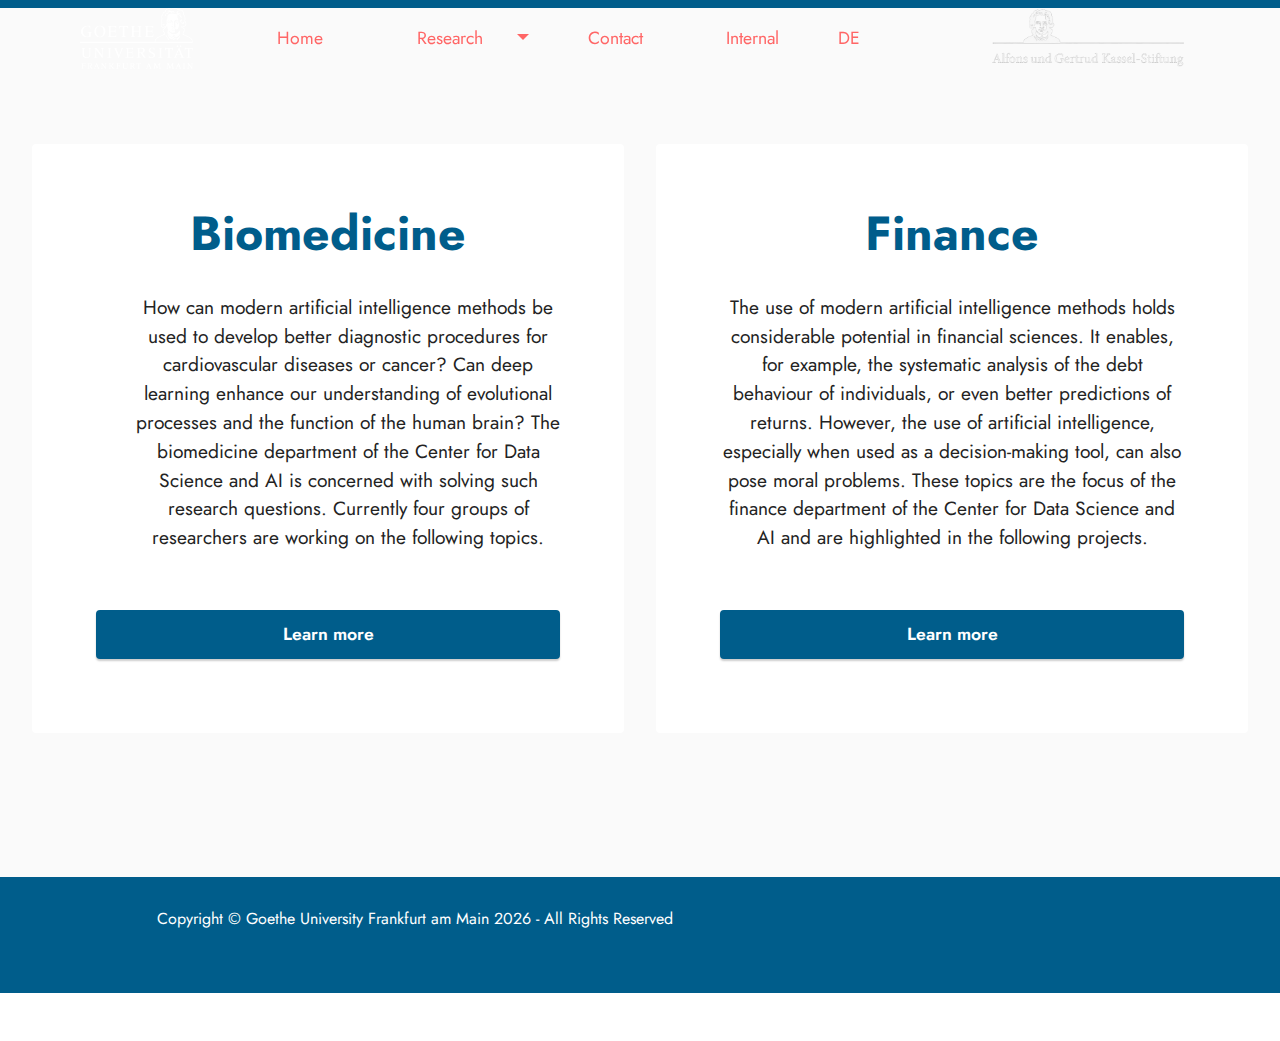
==== commit b7a464d7: "matthias updates" ====
--- a/page1.html
+++ b/page1.html
@@ -34,7 +34,7 @@
 
     <nav class="navbar navbar-dropdown beta-menu align-items-center navbar-fixed-top navbar-toggleable-sm bg-color transparent">
          
-        <div class="menu-bottom order-0 order-lg-1">
+        <div class="menu-bottom order-0 order-lg-10">
 
             <div class="menu-logo">
                 <div class="navbar-brand">
@@ -59,6 +59,11 @@
                         <a class="nav-link link mbr-black text-secondary display-4" href="index.html">Home&nbsp; &nbsp; &nbsp; &nbsp;</a>
                     </li><li class="nav-item dropdown"><a class="nav-link link mbr-black dropdown-toggle text-secondary display-4" href="#" data-toggle="dropdown-submenu" aria-expanded="false">Research&nbsp; &nbsp; &nbsp;&nbsp;</a><div class="dropdown-menu"><a class="mbr-black dropdown-item text-secondary display-4" href="page1.html">About us</a><a class="mbr-black dropdown-item text-secondary display-4" href="page2.html">Biomedicine</a><a class="mbr-black dropdown-item text-secondary display-4" href="page3.html">Finance</a></div></li><li class="nav-item"><a class="nav-link link mbr-black text-secondary display-4" href="page4.html">Contact&nbsp; &nbsp; &nbsp;</a></li><li class="nav-item"><a class="nav-link link mbr-black text-secondary text-primary display-4" href="https://hessenbox-a10.rz.uni-frankfurt.de/getlink/fi83vCMj7RjVoHuAKApnuoV5/" target="_blank">Internal</a></li><li class="nav-item"><a class="nav-link link mbr-black text-secondary display-4" href="page5.html">DE&nbsp; &nbsp; &nbsp; &nbsp; &nbsp; &nbsp; &nbsp; &nbsp; &nbsp; &nbsp;&nbsp;</a></li></ul>
                 
+                <span class="navbar-logo">
+                    <a href="https://www.kassel-stiftung.de" target="_blank">
+                        <img src="assets/images/white-sftg-removebg-preview-2.png" alt="Mobirise" style="height: 3.8rem;">
+                    </a>
+                </span>
             </div>
         </div>
     </nav>
@@ -156,7 +161,7 @@
         </div>
     </div>
 
-</section><section style="background-color: #fff; font-family: -apple-system, BlinkMacSystemFont, 'Segoe UI', 'Roboto', 'Helvetica Neue', Arial, sans-serif; color:#aaa; font-size:12px; padding: 0; align-items: center; display: flex;"><a href="https://mobirise.site/d" style="flex: 1 1; height: 3rem; padding-left: 1rem;"></a><p style="flex: 0 0 auto; margin:0; padding-right:1rem;">Set up your own website with <a href="https://mobirise.site/z" style="color:#aaa;">Mobirise</a></p></section><script src="assets/web/assets/jquery/jquery.min.js"></script>  <script src="assets/popper/popper.min.js"></script>  <script src="assets/tether/tether.min.js"></script>  <script src="assets/bootstrap/js/bootstrap.min.js"></script>  <script src="assets/smoothscroll/smooth-scroll.js"></script>  <script src="assets/dropdown/js/nav-dropdown.js"></script>  <script src="assets/dropdown/js/navbar-dropdown.js"></script>  <script src="assets/touchswipe/jquery.touch-swipe.min.js"></script>  <script src="assets/viewportchecker/jquery.viewportchecker.js"></script>  <script src="assets/theme/js/script.js"></script>  
+</section><section style="background-color: #fff; font-family: -apple-system, BlinkMacSystemFont, 'Segoe UI', 'Roboto', 'Helvetica Neue', Arial, sans-serif; color:#aaa; font-size:12px; padding: 0; align-items: center; display: flex;"><a href="https://mobirise.site/t" style="flex: 1 1; height: 3rem; padding-left: 1rem;"></a><p style="flex: 0 0 auto; margin:0; padding-right:1rem;">How to set up a website - <a href="https://mobirise.site/x" style="color:#aaa;">Go now</a></p></section><script src="assets/web/assets/jquery/jquery.min.js"></script>  <script src="assets/popper/popper.min.js"></script>  <script src="assets/tether/tether.min.js"></script>  <script src="assets/bootstrap/js/bootstrap.min.js"></script>  <script src="assets/smoothscroll/smooth-scroll.js"></script>  <script src="assets/dropdown/js/nav-dropdown.js"></script>  <script src="assets/dropdown/js/navbar-dropdown.js"></script>  <script src="assets/touchswipe/jquery.touch-swipe.min.js"></script>  <script src="assets/viewportchecker/jquery.viewportchecker.js"></script>  <script src="assets/theme/js/script.js"></script>  
   
   
  <div id="scrollToTop" class="scrollToTop mbr-arrow-up"><a style="text-align: center;"><i class="mbr-arrow-up-icon mbr-arrow-up-icon-cm cm-icon cm-icon-smallarrow-up"></i></a></div>
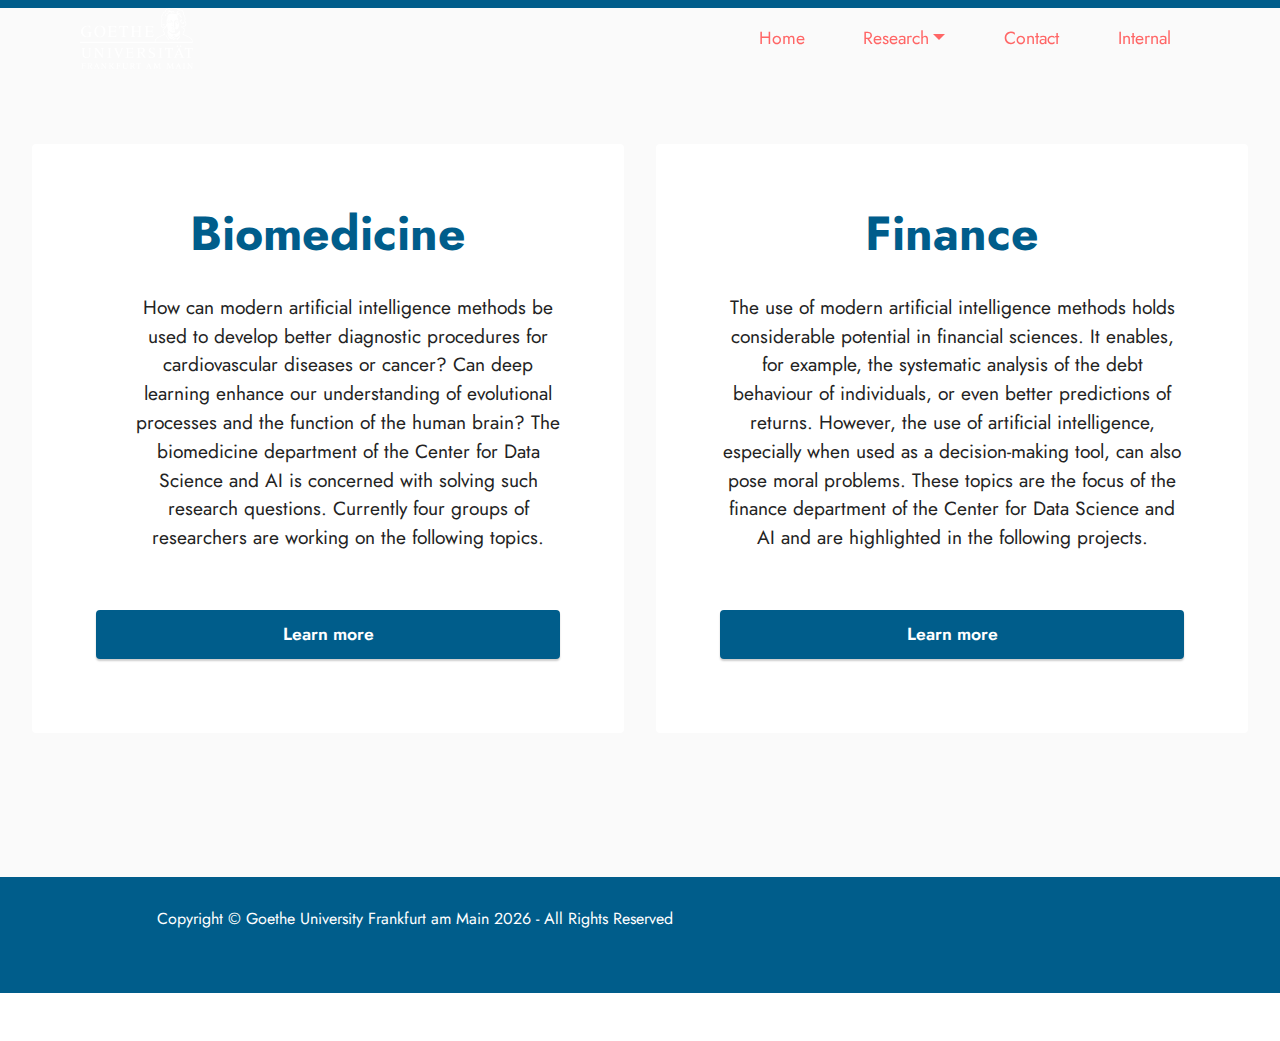
==== commit ef1e6070: "change img on scroll" ====
--- a/page1.html
+++ b/page1.html
@@ -34,13 +34,13 @@
 
     <nav class="navbar navbar-dropdown beta-menu align-items-center navbar-fixed-top navbar-toggleable-sm bg-color transparent">
          
-        <div class="menu-bottom order-0 order-lg-10">
+        <div class="menu-bottom order-0 order-lg-1">
 
             <div class="menu-logo">
                 <div class="navbar-brand">
                 <span class="navbar-logo">
                     <a href="https://www.uni-frankfurt.de/de?locale=de" target="_blank">
-                        <img src="assets/images/gu-logo-weiss.png" alt="Mobirise" style="height: 3.8rem;">
+                        <img src="assets/images/gu-logo-weiss.png" alt="Mobirise"  style="height: 3.8rem;">
                     </a>
                 </span>
                     
@@ -56,14 +56,8 @@
             </div>
             <div class="collapse navbar-collapse" id="navbarSupportedContent">
                 <ul class="navbar-nav nav-dropdown js-float-line nav-right" data-app-modern-menu="true"><li class="nav-item">
-                        <a class="nav-link link mbr-black text-secondary display-4" href="index.html">Home&nbsp; &nbsp; &nbsp; &nbsp;</a>
-                    </li><li class="nav-item dropdown"><a class="nav-link link mbr-black dropdown-toggle text-secondary display-4" href="#" data-toggle="dropdown-submenu" aria-expanded="false">Research&nbsp; &nbsp; &nbsp;&nbsp;</a><div class="dropdown-menu"><a class="mbr-black dropdown-item text-secondary display-4" href="page1.html">About us</a><a class="mbr-black dropdown-item text-secondary display-4" href="page2.html">Biomedicine</a><a class="mbr-black dropdown-item text-secondary display-4" href="page3.html">Finance</a></div></li><li class="nav-item"><a class="nav-link link mbr-black text-secondary display-4" href="page4.html">Contact&nbsp; &nbsp; &nbsp;</a></li><li class="nav-item"><a class="nav-link link mbr-black text-secondary text-primary display-4" href="https://hessenbox-a10.rz.uni-frankfurt.de/getlink/fi83vCMj7RjVoHuAKApnuoV5/" target="_blank">Internal</a></li><li class="nav-item"><a class="nav-link link mbr-black text-secondary display-4" href="page5.html">DE&nbsp; &nbsp; &nbsp; &nbsp; &nbsp; &nbsp; &nbsp; &nbsp; &nbsp; &nbsp;&nbsp;</a></li></ul>
-                
-                <span class="navbar-logo">
-                    <a href="https://www.kassel-stiftung.de" target="_blank">
-                        <img src="assets/images/white-sftg-removebg-preview-2.png" alt="Mobirise" style="height: 3.8rem;">
-                    </a>
-                </span>
+                        <a class="nav-link link mbr-black text-secondary display-4" href="index.html">Home</a>
+                    </li><li class="nav-item dropdown"><a class="nav-link link mbr-black dropdown-toggle text-secondary display-4" href="#" data-toggle="dropdown-submenu" aria-expanded="false">Research</a><div class="dropdown-menu"><a class="mbr-black dropdown-item text-secondary display-4" href="page1.html">About us</a><a class="mbr-black dropdown-item text-secondary display-4" href="page2.html">Biomedicine</a><a class="mbr-black dropdown-item text-secondary display-4" href="page3.html">Finance</a></div></li><li class="nav-item"><a class="nav-link link mbr-black text-secondary display-4" href="page4.html">Contact</a></li><li class="nav-item"><a class="nav-link link mbr-black text-secondary text-primary display-4" href="https://hessenbox-a10.rz.uni-frankfurt.de/getlink/fi83vCMj7RjVoHuAKApnuoV5/" target="_blank">Internal</a></li>
             </div>
         </div>
     </nav>
@@ -97,6 +91,16 @@
   
   
 }
+$(function () { 
+            $(window).scroll(function () {
+                if ($(this).scrollTop() > 1000) { 
+                    $('.navbar-logo img').attr('src','assets/images/combined_logo.png');
+                }
+                if ($(this).scrollTop() < 1000) { 
+                    $('.navbar-logo img').attr('src','assets/images/combined_logo_blue.png');
+                }
+            })
+        });
  
         
 </script>
@@ -161,7 +165,7 @@
         </div>
     </div>
 
-</section><section style="background-color: #fff; font-family: -apple-system, BlinkMacSystemFont, 'Segoe UI', 'Roboto', 'Helvetica Neue', Arial, sans-serif; color:#aaa; font-size:12px; padding: 0; align-items: center; display: flex;"><a href="https://mobirise.site/t" style="flex: 1 1; height: 3rem; padding-left: 1rem;"></a><p style="flex: 0 0 auto; margin:0; padding-right:1rem;">How to set up a website - <a href="https://mobirise.site/x" style="color:#aaa;">Go now</a></p></section><script src="assets/web/assets/jquery/jquery.min.js"></script>  <script src="assets/popper/popper.min.js"></script>  <script src="assets/tether/tether.min.js"></script>  <script src="assets/bootstrap/js/bootstrap.min.js"></script>  <script src="assets/smoothscroll/smooth-scroll.js"></script>  <script src="assets/dropdown/js/nav-dropdown.js"></script>  <script src="assets/dropdown/js/navbar-dropdown.js"></script>  <script src="assets/touchswipe/jquery.touch-swipe.min.js"></script>  <script src="assets/viewportchecker/jquery.viewportchecker.js"></script>  <script src="assets/theme/js/script.js"></script>  
+</section><section style="background-color: #fff; font-family: -apple-system, BlinkMacSystemFont, 'Segoe UI', 'Roboto', 'Helvetica Neue', Arial, sans-serif; color:#aaa; font-size:12px; padding: 0; align-items: center; display: flex;"><a href="https://mobirise.site/i" style="flex: 1 1; height: 3rem; padding-left: 1rem;"></a><p style="flex: 0 0 auto; margin:0; padding-right:1rem;"><a href="https://mobirise.site/d" style="color:#aaa;">The page</a> was started with Mobirise</p></section><script src="assets/web/assets/jquery/jquery.min.js"></script>  <script src="assets/popper/popper.min.js"></script>  <script src="assets/tether/tether.min.js"></script>  <script src="assets/bootstrap/js/bootstrap.min.js"></script>  <script src="assets/smoothscroll/smooth-scroll.js"></script>  <script src="assets/dropdown/js/nav-dropdown.js"></script>  <script src="assets/dropdown/js/navbar-dropdown.js"></script>  <script src="assets/touchswipe/jquery.touch-swipe.min.js"></script>  <script src="assets/viewportchecker/jquery.viewportchecker.js"></script>  <script src="assets/theme/js/script.js"></script>  
   
   
  <div id="scrollToTop" class="scrollToTop mbr-arrow-up"><a style="text-align: center;"><i class="mbr-arrow-up-icon mbr-arrow-up-icon-cm cm-icon cm-icon-smallarrow-up"></i></a></div>
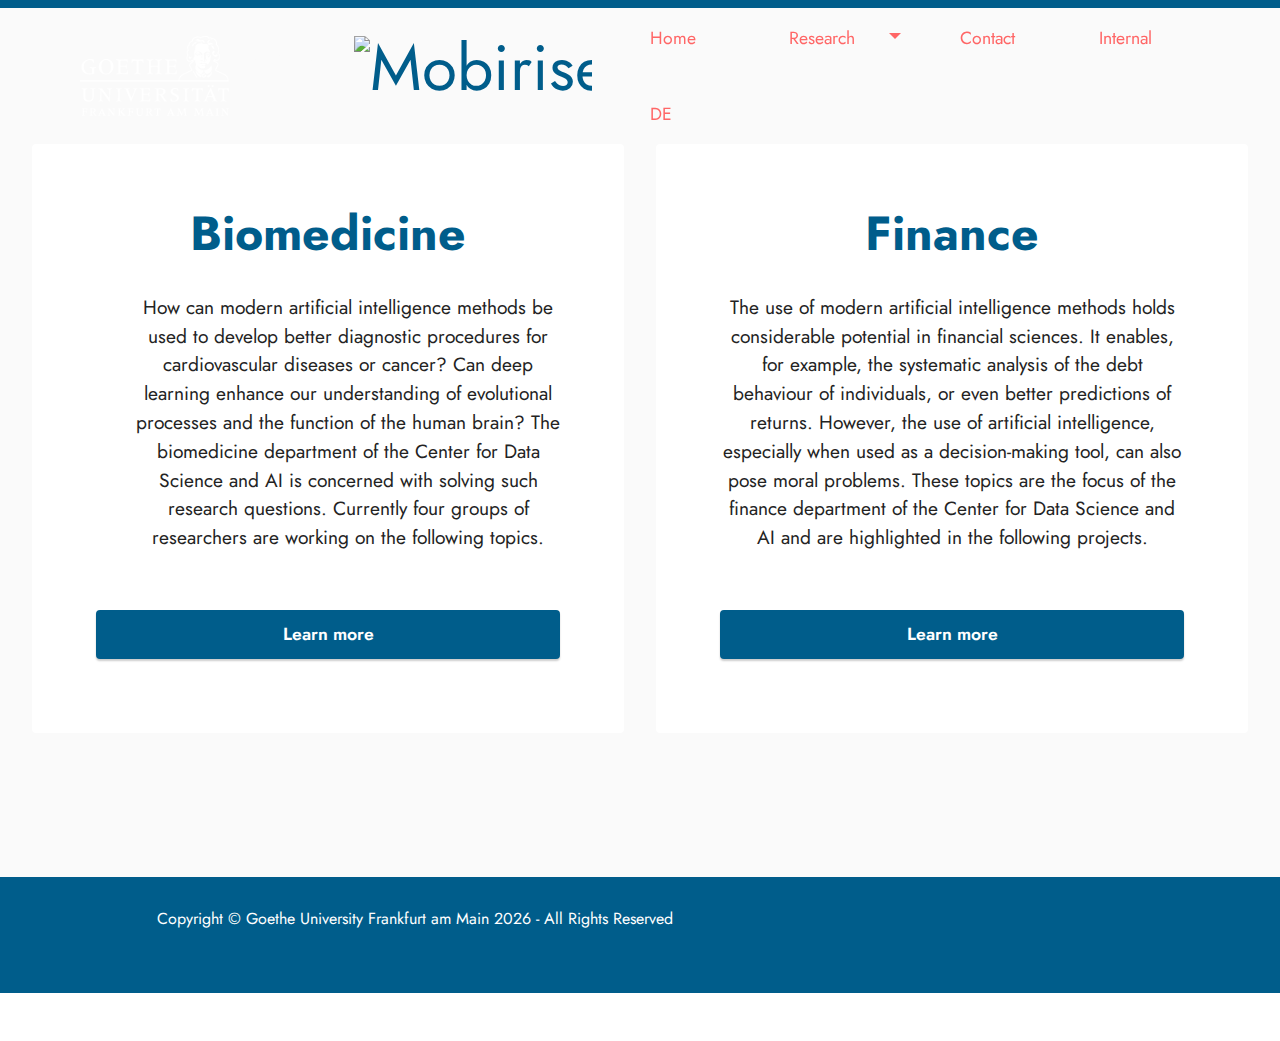
==== commit 9b485014: "andrej logo change" ====
--- a/page1.html
+++ b/page1.html
@@ -40,11 +40,19 @@
                 <div class="navbar-brand">
                 <span class="navbar-logo">
                     <a href="https://www.uni-frankfurt.de/de?locale=de" target="_blank">
-                        <img src="assets/images/gu-logo-weiss.png" alt="Mobirise"  style="height: 3.8rem;">
+                        <img src="assets/images/gu-logo-weiss.png" alt="Mobirise" style="height: 5rem;">
                     </a>
                 </span>
-                    
+                <span></span>
+                
+                <span class="navbar-logo">
+                    <div><span class="navbar-caption-wrap"><a href="https://mobiri.se" class="brand-link mbr-black text-white display-7">Funding:</a></span></div>
+                    <a href="https://www.uni-frankfurt.de/de?locale=de" target="_blank">
+                        <img src="assets/images/white-sftg-removebg-preview-1.png" alt="Mobirise" style="height: 5rem;">
+                    </a>
+                </span>
                 </div>
+
                 <button class="navbar-toggler" type="button" data-toggle="collapse" data-target="#navbarSupportedContent, #topLine" aria-controls="navbarSupportedContent" aria-expanded="false" aria-label="Toggle navigation">
                     <div class="hamburger">
                         <span></span>
@@ -56,12 +64,16 @@
             </div>
             <div class="collapse navbar-collapse" id="navbarSupportedContent">
                 <ul class="navbar-nav nav-dropdown js-float-line nav-right" data-app-modern-menu="true"><li class="nav-item">
-                        <a class="nav-link link mbr-black text-secondary display-4" href="index.html">Home</a>
-                    </li><li class="nav-item dropdown"><a class="nav-link link mbr-black dropdown-toggle text-secondary display-4" href="#" data-toggle="dropdown-submenu" aria-expanded="false">Research</a><div class="dropdown-menu"><a class="mbr-black dropdown-item text-secondary display-4" href="page1.html">About us</a><a class="mbr-black dropdown-item text-secondary display-4" href="page2.html">Biomedicine</a><a class="mbr-black dropdown-item text-secondary display-4" href="page3.html">Finance</a></div></li><li class="nav-item"><a class="nav-link link mbr-black text-secondary display-4" href="page4.html">Contact</a></li><li class="nav-item"><a class="nav-link link mbr-black text-secondary text-primary display-4" href="https://hessenbox-a10.rz.uni-frankfurt.de/getlink/fi83vCMj7RjVoHuAKApnuoV5/" target="_blank">Internal</a></li>
-            </div>
-        </div>
-    </nav>
-</section>
+                        <a class="nav-link link mbr-black text-secondary display-4" href="index.html">Home&nbsp; &nbsp; &nbsp; &nbsp;</a>
+                    </li><li class="nav-item dropdown"><a class="nav-link link mbr-black dropdown-toggle text-secondary display-4" href="#" data-toggle="dropdown-submenu" aria-expanded="false">Research&nbsp; &nbsp; &nbsp;&nbsp;</a><div class="dropdown-menu"><a class="mbr-black dropdown-item text-secondary display-4" href="page1.html">About us</a><a class="mbr-black dropdown-item text-secondary display-4" href="page2.html">Biomedicine</a><a class="mbr-black dropdown-item text-secondary display-4" href="page3.html">Finance</a></div></li><li class="nav-item"><a class="nav-link link mbr-black text-secondary display-4" href="page4.html">Contact&nbsp; &nbsp; &nbsp;</a></li><li class="nav-item"><a class="nav-link link mbr-black text-secondary text-primary display-4" href="https://hessenbox-a10.rz.uni-frankfurt.de/getlink/fi83vCMj7RjVoHuAKApnuoV5/" target="_blank">Internal</a></li><li class="nav-item"><a class="nav-link link mbr-black text-secondary text-primary display-4" href="https://hessenbox-a10.rz.uni-frankfurt.de/getlink/fi83vCMj7RjVoHuAKApnuoV5/" target="_blank">DE</a></li><li class="nav-item"></li></ul>
+                
+
+                     
+                
+            </div><a href="https://www.uni-frankfurt.de/de?locale=de" target="_blank">
+        </a></div><a href="https://www.uni-frankfurt.de/de?locale=de" target="_blank">
+    </a></nav><a href="https://www.uni-frankfurt.de/de?locale=de" target="_blank">
+</a></section>
 
 <section class="_customHTML cid-snRSjDTpwQ" id="scroll-1q">
  
@@ -91,16 +103,6 @@
   
   
 }
-$(function () { 
-            $(window).scroll(function () {
-                if ($(this).scrollTop() > 1000) { 
-                    $('.navbar-logo img').attr('src','assets/images/combined_logo.png');
-                }
-                if ($(this).scrollTop() < 1000) { 
-                    $('.navbar-logo img').attr('src','assets/images/combined_logo_blue.png');
-                }
-            })
-        });
  
         
 </script>
@@ -165,7 +167,7 @@
         </div>
     </div>
 
-</section><section style="background-color: #fff; font-family: -apple-system, BlinkMacSystemFont, 'Segoe UI', 'Roboto', 'Helvetica Neue', Arial, sans-serif; color:#aaa; font-size:12px; padding: 0; align-items: center; display: flex;"><a href="https://mobirise.site/i" style="flex: 1 1; height: 3rem; padding-left: 1rem;"></a><p style="flex: 0 0 auto; margin:0; padding-right:1rem;"><a href="https://mobirise.site/d" style="color:#aaa;">The page</a> was started with Mobirise</p></section><script src="assets/web/assets/jquery/jquery.min.js"></script>  <script src="assets/popper/popper.min.js"></script>  <script src="assets/tether/tether.min.js"></script>  <script src="assets/bootstrap/js/bootstrap.min.js"></script>  <script src="assets/smoothscroll/smooth-scroll.js"></script>  <script src="assets/dropdown/js/nav-dropdown.js"></script>  <script src="assets/dropdown/js/navbar-dropdown.js"></script>  <script src="assets/touchswipe/jquery.touch-swipe.min.js"></script>  <script src="assets/viewportchecker/jquery.viewportchecker.js"></script>  <script src="assets/theme/js/script.js"></script>  
+</section><section style="background-color: #fff; font-family: -apple-system, BlinkMacSystemFont, 'Segoe UI', 'Roboto', 'Helvetica Neue', Arial, sans-serif; color:#aaa; font-size:12px; padding: 0; align-items: center; display: flex;"><a href="https://mobirise.site/w" style="flex: 1 1; height: 3rem; padding-left: 1rem;"></a><p style="flex: 0 0 auto; margin:0; padding-right:1rem;"><a href="https://mobirise.site/c" style="color:#aaa;">The</a> site was built with Mobirise</p></section><script src="assets/web/assets/jquery/jquery.min.js"></script>  <script src="assets/popper/popper.min.js"></script>  <script src="assets/tether/tether.min.js"></script>  <script src="assets/bootstrap/js/bootstrap.min.js"></script>  <script src="assets/smoothscroll/smooth-scroll.js"></script>  <script src="assets/dropdown/js/nav-dropdown.js"></script>  <script src="assets/dropdown/js/navbar-dropdown.js"></script>  <script src="assets/touchswipe/jquery.touch-swipe.min.js"></script>  <script src="assets/viewportchecker/jquery.viewportchecker.js"></script>  <script src="assets/theme/js/script.js"></script>  
   
   
  <div id="scrollToTop" class="scrollToTop mbr-arrow-up"><a style="text-align: center;"><i class="mbr-arrow-up-icon mbr-arrow-up-icon-cm cm-icon cm-icon-smallarrow-up"></i></a></div>
--- a/assets/mobirise/css/mbr-additional.css
+++ b/assets/mobirise/css/mbr-additional.css
@@ -1263,7 +1263,7 @@
 }
 @media (min-width: 992px) {
   .cid-snO07HkirA .collapsed:not(.navbar-short) .navbar-collapse {
-    max-height: calc(100vh - 3.8rem  - 1rem);
+    max-height: calc(100vh - 5rem  - 1rem);
   }
   .cid-snO07HkirA .collapsed .dropdown .dropdown-menu {
     overflow: hidden;
@@ -2297,7 +2297,7 @@
 }
 @media (min-width: 992px) {
   .cid-snO07HkirA .collapsed:not(.navbar-short) .navbar-collapse {
-    max-height: calc(100vh - 3.8rem  - 1rem);
+    max-height: calc(100vh - 5rem  - 1rem);
   }
   .cid-snO07HkirA .collapsed .dropdown .dropdown-menu {
     overflow: hidden;
@@ -3048,7 +3048,7 @@
 }
 @media (min-width: 992px) {
   .cid-snO07HkirA .collapsed:not(.navbar-short) .navbar-collapse {
-    max-height: calc(100vh - 3.8rem  - 1rem);
+    max-height: calc(100vh - 5rem  - 1rem);
   }
   .cid-snO07HkirA .collapsed .dropdown .dropdown-menu {
     overflow: hidden;
@@ -4132,7 +4132,7 @@
 }
 @media (min-width: 992px) {
   .cid-snRJqPsoWV .collapsed:not(.navbar-short) .navbar-collapse {
-    max-height: calc(100vh - 3.8rem  - 1rem);
+    max-height: calc(100vh - 5rem  - 1rem);
   }
   .cid-snRJqPsoWV .collapsed .dropdown .dropdown-menu {
     overflow: hidden;
@@ -5163,7 +5163,7 @@
 }
 @media (min-width: 992px) {
   .cid-snRJqPsoWV .collapsed:not(.navbar-short) .navbar-collapse {
-    max-height: calc(100vh - 3.8rem  - 1rem);
+    max-height: calc(100vh - 5rem  - 1rem);
   }
   .cid-snRJqPsoWV .collapsed .dropdown .dropdown-menu {
     overflow: hidden;
@@ -5918,7 +5918,7 @@
 }
 @media (min-width: 992px) {
   .cid-snRJqPsoWV .collapsed:not(.navbar-short) .navbar-collapse {
-    max-height: calc(100vh - 3.8rem  - 1rem);
+    max-height: calc(100vh - 5rem  - 1rem);
   }
   .cid-snRJqPsoWV .collapsed .dropdown .dropdown-menu {
     overflow: hidden;
--- a/assets/mobirise/css/mbr-additional.css
+++ b/assets/mobirise/css/mbr-additional.css
@@ -1263,7 +1263,7 @@
 }
 @media (min-width: 992px) {
   .cid-snO07HkirA .collapsed:not(.navbar-short) .navbar-collapse {
-    max-height: calc(100vh - 3.8rem  - 1rem);
+    max-height: calc(100vh - 5rem  - 1rem);
   }
   .cid-snO07HkirA .collapsed .dropdown .dropdown-menu {
     overflow: hidden;
@@ -2297,7 +2297,7 @@
 }
 @media (min-width: 992px) {
   .cid-snO07HkirA .collapsed:not(.navbar-short) .navbar-collapse {
-    max-height: calc(100vh - 3.8rem  - 1rem);
+    max-height: calc(100vh - 5rem  - 1rem);
   }
   .cid-snO07HkirA .collapsed .dropdown .dropdown-menu {
     overflow: hidden;
@@ -3048,7 +3048,7 @@
 }
 @media (min-width: 992px) {
   .cid-snO07HkirA .collapsed:not(.navbar-short) .navbar-collapse {
-    max-height: calc(100vh - 3.8rem  - 1rem);
+    max-height: calc(100vh - 5rem  - 1rem);
   }
   .cid-snO07HkirA .collapsed .dropdown .dropdown-menu {
     overflow: hidden;
@@ -4132,7 +4132,7 @@
 }
 @media (min-width: 992px) {
   .cid-snRJqPsoWV .collapsed:not(.navbar-short) .navbar-collapse {
-    max-height: calc(100vh - 3.8rem  - 1rem);
+    max-height: calc(100vh - 5rem  - 1rem);
   }
   .cid-snRJqPsoWV .collapsed .dropdown .dropdown-menu {
     overflow: hidden;
@@ -5163,7 +5163,7 @@
 }
 @media (min-width: 992px) {
   .cid-snRJqPsoWV .collapsed:not(.navbar-short) .navbar-collapse {
-    max-height: calc(100vh - 3.8rem  - 1rem);
+    max-height: calc(100vh - 5rem  - 1rem);
   }
   .cid-snRJqPsoWV .collapsed .dropdown .dropdown-menu {
     overflow: hidden;
@@ -5918,7 +5918,7 @@
 }
 @media (min-width: 992px) {
   .cid-snRJqPsoWV .collapsed:not(.navbar-short) .navbar-collapse {
-    max-height: calc(100vh - 3.8rem  - 1rem);
+    max-height: calc(100vh - 5rem  - 1rem);
   }
   .cid-snRJqPsoWV .collapsed .dropdown .dropdown-menu {
     overflow: hidden;
